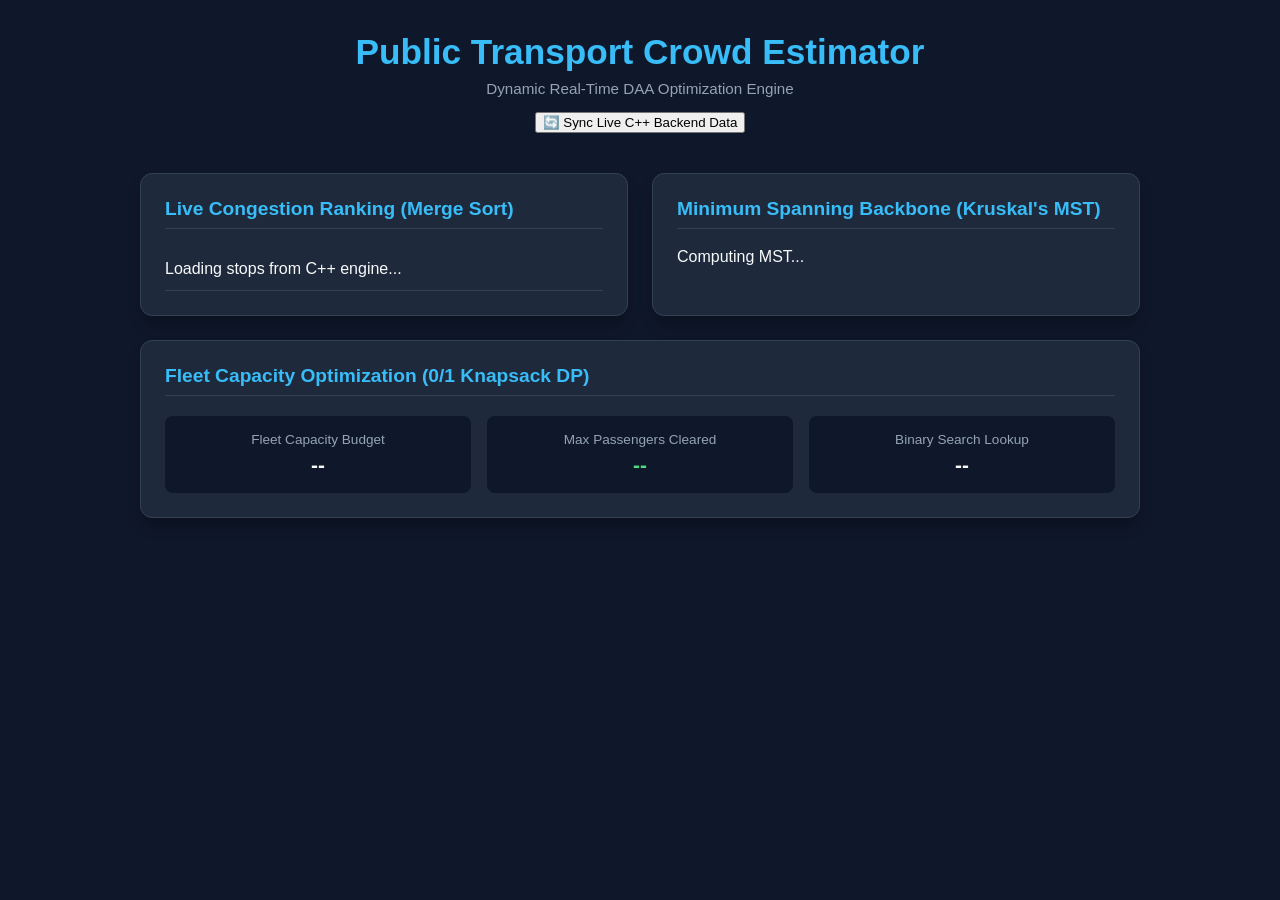
==== public/index.html @ 024b121e "Update index.html" ====
<!DOCTYPE html>
<html lang="en">
<head>
    <meta charset="UTF-8">
    <meta name="viewport" content="width=device-width, initial-scale=1.0">
    <title>Public Transport Crowd Estimator</title>
    <link rel="stylesheet" href="style.css">
</head>
<body>
    <div class="dashboard">
        <header>
            <h1>Public Transport Crowd Estimator</h1>
            <p class="subtitle">Dynamic Real-Time DAA Optimization Engine</p>
            <button id="refresh-btn" onclick="fetchData()">🔄 Sync Live C++ Backend Data</button>
        </header>

        <section class="grid-container">
            <!-- Dynamic Congestion Ranking -->
            <div class="card">
                <h2>Live Congestion Ranking (Merge Sort)</h2>
                <ul id="stop-list" class="stop-list">
                    <li class="loading">Loading stops from C++ engine...</li>
                </ul>
            </div>

            <!-- Dynamic Spanning Tree -->
            <div class="card">
                <h2>Minimum Spanning Backbone (Kruskal's MST)</h2>
                <div id="mst-container" class="mst-container">
                    <div class="loading">Computing MST...</div>
                </div>
            </div>

            <!-- Dynamic Fleet Capacity -->
            <div class="card full-width">
                <h2>Fleet Capacity Optimization (0/1 Knapsack DP)</h2>
                <div class="dp-results">
                    <div class="stat-box">
                        <span class="stat-title">Fleet Capacity Budget</span>
                        <span id="stat-capacity" class="stat-value">--</span>
                    </div>
                    <div class="stat-box">
                        <span class="stat-title">Max Passengers Cleared</span>
                        <span id="stat-cleared" class="stat-value highlight">--</span>
                    </div>
                    <div class="stat-box">
                        <span class="stat-title">Binary Search Lookup</span>
                        <span id="stat-search" class="stat-value">--</span>
                    </div>
                </div>
            </div>
        </section>
    </div>

    <script>
        async function fetchData() {
            try {
                const response = await fetch('/api/analytics');
                if (!response.ok) throw new Error("HTTP error " + response.status);
                
                const data = await response.json();

                // 1. Render Sorted Stops Dynamically
                const stopList = document.getElementById('stop-list');
                stopList.innerHTML = '';
                
                data.stops.forEach(stop => {
                    const li = document.createElement('li');
                    let badgeClass = 'green';
                    if (stop.density >= 80) badgeClass = 'red';
                    else if (stop.density >= 60) badgeClass = 'orange';

                    li.innerHTML = `
                        <span>${stop.name}</span>
                        <span class="badge ${badgeClass}">${stop.density}% Congested (${stop.demand} demand)</span>
                    `;
                    stopList.appendChild(li);
                });

                // 2. Render Minimum Spanning Tree Dynamically
                const mstContainer = document.getElementById('mst-container');
                mstContainer.innerHTML = `<p><strong>Total Backbone Congestion Weight: ${data.mst.totalCost}</strong></p>`;
                
                data.mst.edges.forEach(edge => {
                    const div = document.createElement('div');
                    div.className = 'edge-item';
                    div.innerHTML = `
                        <span>Stop ${edge.src} ↔ Stop ${edge.dest}</span>
                        <span class="weight">Cost Weight: ${edge.weight}</span>
                    `;
                    mstContainer.appendChild(div);
                });

                // 3. Render DP & Search Metrics Dynamically
                document.getElementById('stat-capacity').textContent = data.dp.maxCapacity + " Units";
                document.getElementById('stat-cleared').textContent = data.dp.maxClearedPassengers + " / hr";
                
                if (data.searchQuery.foundIndex !== -1) {
                    document.getElementById('stat-search').textContent = `Rank #${data.searchQuery.foundIndex + 1} (${data.searchQuery.targetDensity}%)`;
                } else {
                    document.getElementById('stat-search').textContent = "Not Found";
                }

            } catch (err) {
                console.error("Failed to fetch C++ dynamic analytics:", err);
            }
        }

        // Fetch on load
        fetchData();
        // Auto-poll every 5 seconds for real-time dynamic updates
        setInterval(fetchData, 5000);
    </script>
</body>
</html>
---- public/style.css ----
:root {
    --bg-dark: #0f172a;
    --card-bg: #1e293b;
    --accent-blue: #38bdf8;
    --accent-green: #4ade80;
    --accent-orange: #fb923c;
    --accent-red: #f87171;
    --text-main: #f8fafc;
    --text-muted: #94a3b8;
}

body {
    margin: 0;
    font-family: 'Segoe UI', Tahoma, Geneva, Verdana, sans-serif;
    background-color: var(--bg-dark);
    color: var(--text-main);
    display: flex;
    justify-content: center;
    padding: 2rem;
}

.dashboard {
    max-width: 1000px;
    width: 100%;
}

header {
    text-align: center;
    margin-bottom: 2.5rem;
}

header h1 {
    font-size: 2.2rem;
    margin: 0;
    color: var(--accent-blue);
}

.subtitle {
    color: var(--text-muted);
    font-size: 0.95rem;
    margin-top: 0.5rem;
}

.grid-container {
    display: grid;
    grid-template-columns: repeat(auto-fit, minmax(320px, 1fr));
    gap: 1.5rem;
}

.card {
    background: var(--card-bg);
    border: 1px solid #334155;
    border-radius: 12px;
    padding: 1.5rem;
    box-shadow: 0 10px 15px -3px rgba(0, 0, 0, 0.3);
}

.full-width {
    grid-column: 1 / -1;
}

.card h2 {
    font-size: 1.2rem;
    margin-top: 0;
    margin-bottom: 1.2rem;
    color: var(--accent-blue);
    border-bottom: 1px solid #334155;
    padding-bottom: 0.5rem;
}

.stop-list {
    list-style: none;
    padding: 0;
    margin: 0;
}

.stop-list li {
    display: flex;
    justify-content: space-between;
    align-items: center;
    padding: 0.75rem 0;
    border-bottom: 1px solid #334155;
}

.badge {
    padding: 0.25rem 0.6rem;
    border-radius: 6px;
    font-size: 0.8rem;
    font-weight: 600;
}

.badge.red { background: rgba(248, 113, 113, 0.2); color: var(--accent-red); }
.badge.orange { background: rgba(251, 146, 60, 0.2); color: var(--accent-orange); }
.badge.green { background: rgba(74, 222, 128, 0.2); color: var(--accent-green); }

.mst-container .edge-item {
    display: flex;
    justify-content: space-between;
    padding: 0.6rem 0;
    color: var(--text-muted);
}

.weight {
    color: var(--accent-blue);
    font-weight: bold;
}

.dp-results {
    display: grid;
    grid-template-columns: repeat(auto-fit, minmax(200px, 1fr));
    gap: 1rem;
}

.stat-box {
    background: #0f172a;
    padding: 1rem;
    border-radius: 8px;
    text-align: center;
}

.stat-title {
    display: block;
    font-size: 0.85rem;
    color: var(--text-muted);
    margin-bottom: 0.4rem;
}

.stat-value {
    font-size: 1.3rem;
    font-weight: bold;
}

.stat-value.highlight {
    color: var(--accent-green);
}
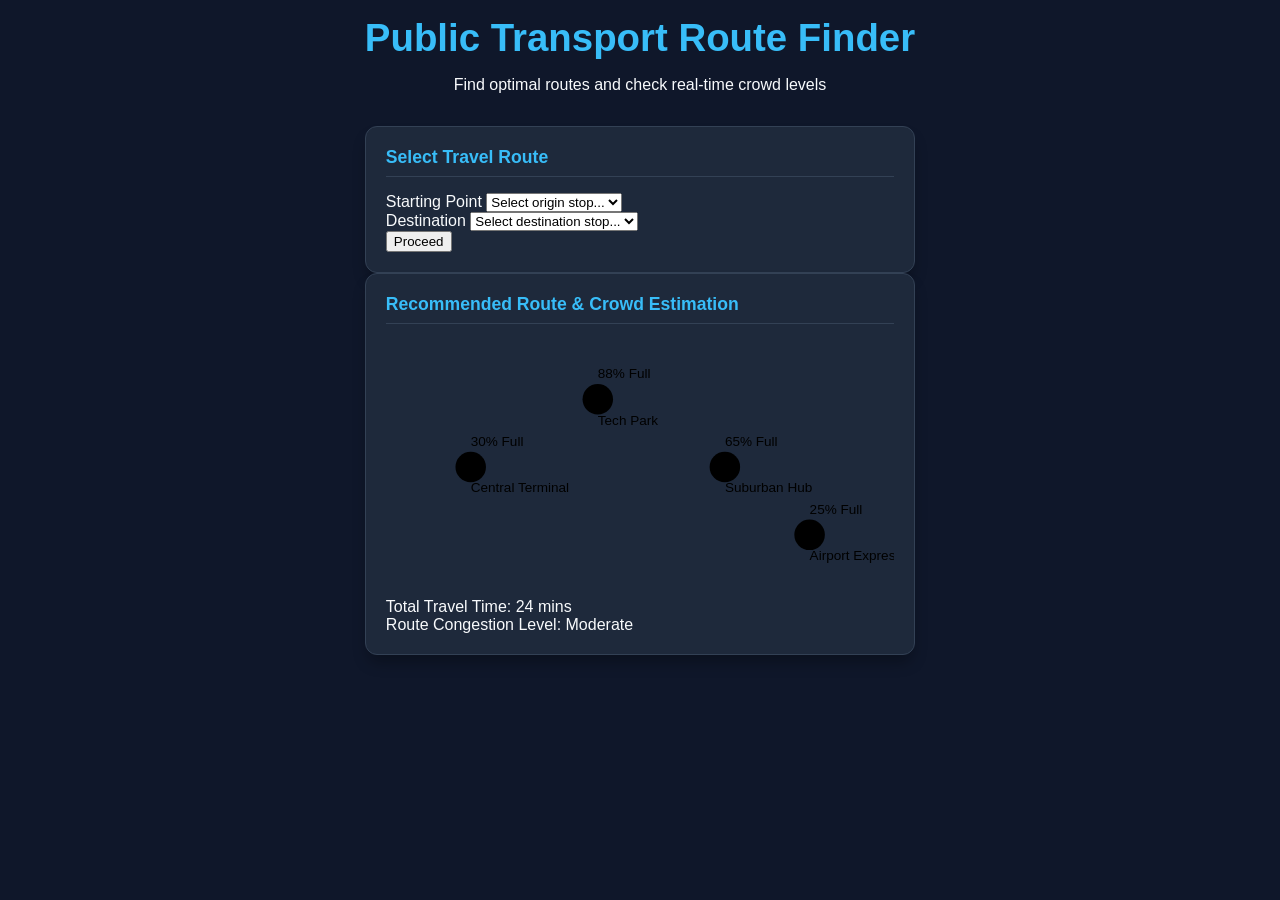
==== commit f7e74faa: "Update index.html" ====
--- a/public/index.html
+++ b/public/index.html
@@ -3,113 +3,141 @@
 <head>
     <meta charset="UTF-8">
     <meta name="viewport" content="width=device-width, initial-scale=1.0">
-    <title>Public Transport Crowd Estimator</title>
+    <title>Public Transport Route & Crowd Estimator</title>
     <link rel="stylesheet" href="style.css">
 </head>
 <body>
-    <div class="dashboard">
-        <header>
-            <h1>Public Transport Crowd Estimator</h1>
-            <p class="subtitle">Dynamic Real-Time DAA Optimization Engine</p>
-            <button id="refresh-btn" onclick="fetchData()">🔄 Sync Live C++ Backend Data</button>
+    <div class="app-container">
+        <header class="app-header">
+            <h1>Public Transport Route Finder</h1>
+            <p>Find optimal routes and check real-time crowd levels</p>
         </header>
 
-        <section class="grid-container">
-            <!-- Dynamic Congestion Ranking -->
-            <div class="card">
-                <h2>Live Congestion Ranking (Merge Sort)</h2>
-                <ul id="stop-list" class="stop-list">
-                    <li class="loading">Loading stops from C++ engine...</li>
-                </ul>
-            </div>
+        <!-- Search & Control Card -->
+        <main class="main-content">
+            <section class="card search-card">
+                <h2>Select Travel Route</h2>
+                <form id="route-form" onsubmit="calculateRoute(event)">
+                    <div class="form-group">
+                        <label for="start-point">Starting Point</label>
+                        <select id="start-point" required>
+                            <option value="" disabled selected>Select origin stop...</option>
+                            <option value="0">Central Terminal</option>
+                            <option value="1">Tech Park Station</option>
+                            <option value="2">University Junction</option>
+                            <option value="3">Suburban Hub</option>
+                            <option value="4">Airport Express</option>
+                        </select>
+                    </div>
 
-            <!-- Dynamic Spanning Tree -->
-            <div class="card">
-                <h2>Minimum Spanning Backbone (Kruskal's MST)</h2>
-                <div id="mst-container" class="mst-container">
-                    <div class="loading">Computing MST...</div>
+                    <div class="form-group">
+                        <label for="end-point">Destination</label>
+                        <select id="end-point" required>
+                            <option value="" disabled selected>Select destination stop...</option>
+                            <option value="0">Central Terminal</option>
+                            <option value="1">Tech Park Station</option>
+                            <option value="2">University Junction</option>
+                            <option value="3">Suburban Hub</option>
+                            <option value="4">Airport Express</option>
+                        </select>
+                    </div>
+
+                    <button type="submit" id="submit-btn" class="primary-btn">
+                        <span id="btn-text">Proceed</span>
+                        <span id="btn-loader" class="loader hidden"></span>
+                    </button>
+                </form>
+            </section>
+
+            <!-- Interactive Map & Route Display Card -->
+            <section id="results-card" class="card results-card hidden">
+                <h2>Recommended Route & Crowd Estimation</h2>
+                
+                <!-- Visual Map Display -->
+                <div class="map-visualization">
+                    <svg id="network-map" viewBox="0 0 600 300" preserveAspectRatio="xMidYMid meet">
+                        <!-- Connecting Lines -->
+                        <line x1="100" y1="150" x2="250" y2="70" class="path-line" />
+                        <line x1="250" y1="70" x2="400" y2="150" class="path-line active-path" />
+                        <line x1="400" y1="150" x2="500" y2="230" class="path-line active-path" />
+
+                        <!-- Nodes (Stops) -->
+                        <g class="node-group" transform="translate(100, 150)">
+                            <circle r="18" class="node-circle low-crowd"></circle>
+                            <text y="30" class="node-label">Central Terminal</text>
+                            <text y="-25" class="crowd-badge">30% Full</text>
+                        </g>
+
+                        <g class="node-group" transform="translate(250, 70)">
+                            <circle r="18" class="node-circle high-crowd"></circle>
+                            <text y="30" class="node-label">Tech Park</text>
+                            <text y="-25" class="crowd-badge text-red">88% Full</text>
+                        </g>
+
+                        <g class="node-group" transform="translate(400, 150)">
+                            <circle r="18" class="node-circle med-crowd"></circle>
+                            <text y="30" class="node-label">Suburban Hub</text>
+                            <text y="-25" class="crowd-badge text-orange">65% Full</text>
+                        </g>
+
+                        <g class="node-group" transform="translate(500, 230)">
+                            <circle r="18" class="node-circle low-crowd"></circle>
+                            <text y="30" class="node-label">Airport Express</text>
+                            <text y="-25" class="crowd-badge text-green">25% Full</text>
+                        </g>
+                    </svg>
                 </div>
-            </div>
 
-            <!-- Dynamic Fleet Capacity -->
-            <div class="card full-width">
-                <h2>Fleet Capacity Optimization (0/1 Knapsack DP)</h2>
-                <div class="dp-results">
-                    <div class="stat-box">
-                        <span class="stat-title">Fleet Capacity Budget</span>
-                        <span id="stat-capacity" class="stat-value">--</span>
+                <!-- Path Summary -->
+                <div class="route-summary">
+                    <div class="summary-item">
+                        <span class="label">Total Travel Time:</span>
+                        <span id="est-time" class="value">24 mins</span>
                     </div>
-                    <div class="stat-box">
-                        <span class="stat-title">Max Passengers Cleared</span>
-                        <span id="stat-cleared" class="stat-value highlight">--</span>
-                    </div>
-                    <div class="stat-box">
-                        <span class="stat-title">Binary Search Lookup</span>
-                        <span id="stat-search" class="stat-value">--</span>
+                    <div class="summary-item">
+                        <span class="label">Route Congestion Level:</span>
+                        <span id="est-crowd" class="value badge-status status-moderate">Moderate</span>
                     </div>
                 </div>
-            </div>
-        </section>
+            </section>
+        </main>
     </div>
 
     <script>
-        async function fetchData() {
-            try {
-                const response = await fetch('/api/analytics');
-                if (!response.ok) throw new Error("HTTP error " + response.status);
-                
-                const data = await response.json();
+        function calculateRoute(event) {
+            event.preventDefault();
 
-                // 1. Render Sorted Stops Dynamically
-                const stopList = document.getElementById('stop-list');
-                stopList.innerHTML = '';
-                
-                data.stops.forEach(stop => {
-                    const li = document.createElement('li');
-                    let badgeClass = 'green';
-                    if (stop.density >= 80) badgeClass = 'red';
-                    else if (stop.density >= 60) badgeClass = 'orange';
+            const start = document.getElementById('start-point').value;
+            const end = document.getElementById('end-point').value;
 
-                    li.innerHTML = `
-                        <span>${stop.name}</span>
-                        <span class="badge ${badgeClass}">${stop.density}% Congested (${stop.demand} demand)</span>
-                    `;
-                    stopList.appendChild(li);
-                });
+            if (start === end) {
+                alert("Please select different starting and destination stops.");
+                return;
+            }
 
-                // 2. Render Minimum Spanning Tree Dynamically
-                const mstContainer = document.getElementById('mst-container');
-                mstContainer.innerHTML = `<p><strong>Total Backbone Congestion Weight: ${data.mst.totalCost}</strong></p>`;
-                
-                data.mst.edges.forEach(edge => {
-                    const div = document.createElement('div');
-                    div.className = 'edge-item';
-                    div.innerHTML = `
-                        <span>Stop ${edge.src} ↔ Stop ${edge.dest}</span>
-                        <span class="weight">Cost Weight: ${edge.weight}</span>
-                    `;
-                    mstContainer.appendChild(div);
-                });
+            const btn = document.getElementById('submit-btn');
+            const btnText = document.getElementById('btn-text');
+            const btnLoader = document.getElementById('btn-loader');
+            const resultsCard = document.getElementById('results-card');
 
-                // 3. Render DP & Search Metrics Dynamically
-                document.getElementById('stat-capacity').textContent = data.dp.maxCapacity + " Units";
-                document.getElementById('stat-cleared').textContent = data.dp.maxClearedPassengers + " / hr";
-                
-                if (data.searchQuery.foundIndex !== -1) {
-                    document.getElementById('stat-search').textContent = `Rank #${data.searchQuery.foundIndex + 1} (${data.searchQuery.targetDensity}%)`;
-                } else {
-                    document.getElementById('stat-search').textContent = "Not Found";
-                }
+            // Show Loading State
+            btn.disabled = true;
+            btnText.textContent = "Loading.....";
+            btnLoader.classList.remove('hidden');
+            resultsCard.classList.add('hidden');
 
-            } catch (err) {
-                console.error("Failed to fetch C++ dynamic analytics:", err);
-            }
+            // Simulate API fetch delay
+            setTimeout(() => {
+                // Reset Button
+                btn.disabled = false;
+                btnText.textContent = "Proceed";
+                btnLoader.classList.add('hidden');
+
+                // Display Results Map Card
+                resultsCard.classList.remove('hidden');
+                resultsCard.scrollIntoView({ behavior: 'smooth' });
+            }, 1200);
         }
-
-        // Fetch on load
-        fetchData();
-        // Auto-poll every 5 seconds for real-time dynamic updates
-        setInterval(fetchData, 5000);
     </script>
 </body>
 </html>
--- a/public/style.css
+++ b/public/style.css
@@ -9,28 +9,32 @@
     --text-muted: #94a3b8;
 }
 
+* {
+    box-sizing: border-box;
+}
+
 body {
     margin: 0;
-    font-family: 'Segoe UI', Tahoma, Geneva, Verdana, sans-serif;
+    font-family: -apple-system, BlinkMacSystemFont, "Segoe UI", Roboto, sans-serif;
     background-color: var(--bg-dark);
     color: var(--text-main);
     display: flex;
     justify-content: center;
-    padding: 2rem;
+    padding: 1rem;
 }
 
 .dashboard {
-    max-width: 1000px;
+    max-width: 1100px;
     width: 100%;
 }
 
 header {
     text-align: center;
-    margin-bottom: 2.5rem;
+    margin-bottom: 2rem;
 }
 
 header h1 {
-    font-size: 2.2rem;
+    font-size: clamp(1.5rem, 4vw, 2.4rem);
     margin: 0;
     color: var(--accent-blue);
 }
@@ -41,9 +45,26 @@
     margin-top: 0.5rem;
 }
 
+#refresh-btn {
+    background: #334155;
+    color: var(--accent-blue);
+    border: 1px solid var(--accent-blue);
+    padding: 0.5rem 1rem;
+    border-radius: 6px;
+    cursor: pointer;
+    margin-top: 1rem;
+    font-weight: bold;
+    transition: all 0.2s;
+}
+
+#refresh-btn:hover {
+    background: var(--accent-blue);
+    color: var(--bg-dark);
+}
+
 .grid-container {
     display: grid;
-    grid-template-columns: repeat(auto-fit, minmax(320px, 1fr));
+    grid-template-columns: repeat(auto-fit, minmax(280px, 1fr));
     gap: 1.5rem;
 }
 
@@ -51,7 +72,7 @@
     background: var(--card-bg);
     border: 1px solid #334155;
     border-radius: 12px;
-    padding: 1.5rem;
+    padding: 1.25rem;
     box-shadow: 0 10px 15px -3px rgba(0, 0, 0, 0.3);
 }
 
@@ -60,9 +81,9 @@
 }
 
 .card h2 {
-    font-size: 1.2rem;
+    font-size: 1.1rem;
     margin-top: 0;
-    margin-bottom: 1.2rem;
+    margin-bottom: 1rem;
     color: var(--accent-blue);
     border-bottom: 1px solid #334155;
     padding-bottom: 0.5rem;
@@ -80,6 +101,7 @@
     align-items: center;
     padding: 0.75rem 0;
     border-bottom: 1px solid #334155;
+    font-size: 0.9rem;
 }
 
 .badge {
@@ -96,8 +118,9 @@
 .mst-container .edge-item {
     display: flex;
     justify-content: space-between;
-    padding: 0.6rem 0;
+    padding: 0.5rem 0;
     color: var(--text-muted);
+    font-size: 0.9rem;
 }
 
 .weight {
@@ -107,7 +130,7 @@
 
 .dp-results {
     display: grid;
-    grid-template-columns: repeat(auto-fit, minmax(200px, 1fr));
+    grid-template-columns: repeat(auto-fit, minmax(180px, 1fr));
     gap: 1rem;
 }
 
@@ -120,16 +143,25 @@
 
 .stat-title {
     display: block;
-    font-size: 0.85rem;
+    font-size: 0.8rem;
     color: var(--text-muted);
     margin-bottom: 0.4rem;
 }
 
 .stat-value {
-    font-size: 1.3rem;
+    font-size: 1.2rem;
     font-weight: bold;
 }
 
 .stat-value.highlight {
     color: var(--accent-green);
 }
+
+@media (max-width: 600px) {
+    body {
+        padding: 0.5rem;
+    }
+    .card {
+        padding: 1rem;
+    }
+}
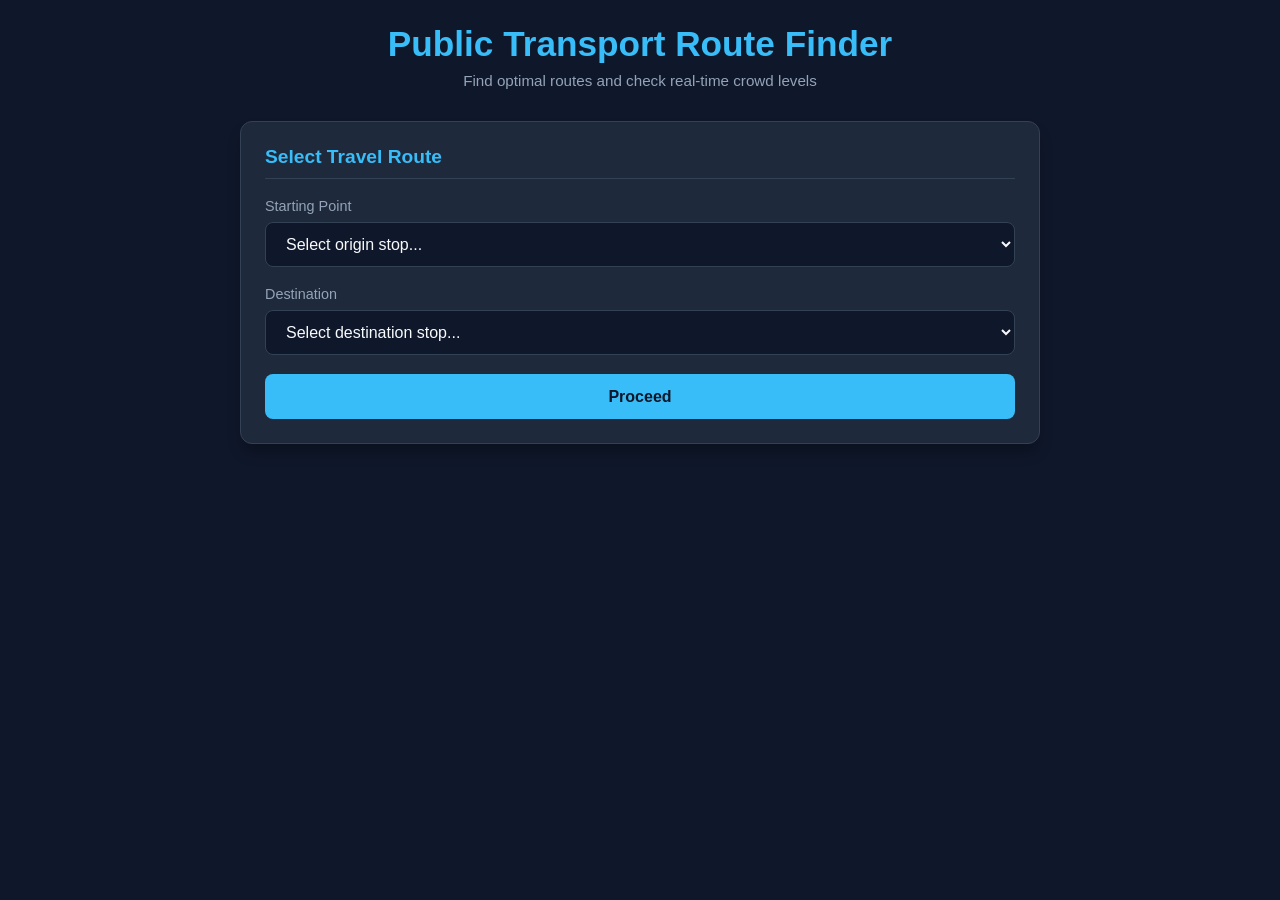
==== commit b2d376ba: "Update index.html" ====
--- a/public/index.html
+++ b/public/index.html
@@ -56,35 +56,7 @@
                 <!-- Visual Map Display -->
                 <div class="map-visualization">
                     <svg id="network-map" viewBox="0 0 600 300" preserveAspectRatio="xMidYMid meet">
-                        <!-- Connecting Lines -->
-                        <line x1="100" y1="150" x2="250" y2="70" class="path-line" />
-                        <line x1="250" y1="70" x2="400" y2="150" class="path-line active-path" />
-                        <line x1="400" y1="150" x2="500" y2="230" class="path-line active-path" />
-
-                        <!-- Nodes (Stops) -->
-                        <g class="node-group" transform="translate(100, 150)">
-                            <circle r="18" class="node-circle low-crowd"></circle>
-                            <text y="30" class="node-label">Central Terminal</text>
-                            <text y="-25" class="crowd-badge">30% Full</text>
-                        </g>
-
-                        <g class="node-group" transform="translate(250, 70)">
-                            <circle r="18" class="node-circle high-crowd"></circle>
-                            <text y="30" class="node-label">Tech Park</text>
-                            <text y="-25" class="crowd-badge text-red">88% Full</text>
-                        </g>
-
-                        <g class="node-group" transform="translate(400, 150)">
-                            <circle r="18" class="node-circle med-crowd"></circle>
-                            <text y="30" class="node-label">Suburban Hub</text>
-                            <text y="-25" class="crowd-badge text-orange">65% Full</text>
-                        </g>
-
-                        <g class="node-group" transform="translate(500, 230)">
-                            <circle r="18" class="node-circle low-crowd"></circle>
-                            <text y="30" class="node-label">Airport Express</text>
-                            <text y="-25" class="crowd-badge text-green">25% Full</text>
-                        </g>
+                        <!-- Dynamic lines and nodes generated via JavaScript -->
                     </svg>
                 </div>
 
@@ -92,11 +64,11 @@
                 <div class="route-summary">
                     <div class="summary-item">
                         <span class="label">Total Travel Time:</span>
-                        <span id="est-time" class="value">24 mins</span>
+                        <span id="est-time" class="value">-- mins</span>
                     </div>
                     <div class="summary-item">
                         <span class="label">Route Congestion Level:</span>
-                        <span id="est-crowd" class="value badge-status status-moderate">Moderate</span>
+                        <span id="est-crowd" class="value badge-status status-moderate">--%</span>
                     </div>
                 </div>
             </section>
@@ -104,7 +76,7 @@
     </div>
 
     <script>
-        function calculateRoute(event) {
+        async function calculateRoute(event) {
             event.preventDefault();
 
             const start = document.getElementById('start-point').value;
@@ -126,17 +98,75 @@
             btnLoader.classList.remove('hidden');
             resultsCard.classList.add('hidden');
 
-            // Simulate API fetch delay
-            setTimeout(() => {
+            try {
+                // Fetch shortest path calculation from C++ backend endpoint
+                const response = await fetch(`/api/route?start=${start}&end=${end}`);
+                if (!response.ok) throw new Error("Server error");
+                
+                const data = await response.json();
+
+                // 1. Render Summary Details
+                document.getElementById('est-time').textContent = `${data.totalTime} mins`;
+                const crowdElem = document.getElementById('est-crowd');
+                crowdElem.textContent = `${data.avgCrowd}% Density`;
+
+                if (data.avgCrowd >= 75) {
+                    crowdElem.className = 'value badge-status text-red';
+                } else if (data.avgCrowd >= 50) {
+                    crowdElem.className = 'value badge-status status-moderate';
+                } else {
+                    crowdElem.className = 'value badge-status text-green';
+                }
+
+                // 2. Render SVG Map Dynamically
+                const svgMap = document.getElementById('network-map');
+                svgMap.innerHTML = ''; // Clear prior render
+
+                // Draw path lines between calculated stops
+                for (let i = 0; i < data.path.length - 1; i++) {
+                    const u = data.path[i];
+                    const v = data.path[i + 1];
+                    const line = document.createElementNS("http://www.w3.org/2000/svg", "line");
+                    line.setAttribute("x1", u.x);
+                    line.setAttribute("y1", u.y);
+                    line.setAttribute("x2", v.x);
+                    line.setAttribute("y2", v.y);
+                    line.setAttribute("class", "path-line active-path");
+                    svgMap.appendChild(line);
+                }
+
+                // Draw nodes & labels
+                data.path.forEach(node => {
+                    const g = document.createElementNS("http://www.w3.org/2000/svg", "g");
+                    g.setAttribute("class", "node-group");
+                    g.setAttribute("transform", `translate(${node.x}, ${node.y})`);
+
+                    let crowdClass = 'low-crowd';
+                    let textClass = 'text-green';
+                    if (node.density >= 75) { crowdClass = 'high-crowd'; textClass = 'text-red'; }
+                    else if (node.density >= 50) { crowdClass = 'med-crowd'; textClass = 'text-orange'; }
+
+                    g.innerHTML = `
+                        <circle r="18" class="node-circle ${crowdClass}"></circle>
+                        <text y="32" class="node-label">${node.name}</text>
+                        <text y="-25" class="crowd-badge ${textClass}">${node.density}% Full</text>
+                    `;
+                    svgMap.appendChild(g);
+                });
+
+                // Display results card smoothly
+                resultsCard.classList.remove('hidden');
+                resultsCard.scrollIntoView({ behavior: 'smooth' });
+
+            } catch (err) {
+                console.error("Route calculation error:", err);
+                alert("Failed to reach server. Please check backend execution.");
+            } finally {
                 // Reset Button
                 btn.disabled = false;
                 btnText.textContent = "Proceed";
                 btnLoader.classList.add('hidden');
-
-                // Display Results Map Card
-                resultsCard.classList.remove('hidden');
-                resultsCard.scrollIntoView({ behavior: 'smooth' });
-            }, 1200);
+            }
         }
     </script>
 </body>
--- a/public/style.css
+++ b/public/style.css
@@ -1,167 +1,221 @@
 :root {
-    --bg-dark: #0f172a;
+    --bg-color: #0f172a;
     --card-bg: #1e293b;
-    --accent-blue: #38bdf8;
-    --accent-green: #4ade80;
-    --accent-orange: #fb923c;
-    --accent-red: #f87171;
-    --text-main: #f8fafc;
-    --text-muted: #94a3b8;
+    --accent-color: #38bdf8;
+    --text-primary: #f8fafc;
+    --text-secondary: #94a3b8;
+    --border-color: #334155;
+    --green: #4ade80;
+    --orange: #fb923c;
+    --red: #f87171;
 }
 
 * {
     box-sizing: border-box;
+    margin: 0;
+    padding: 0;
 }
 
 body {
-    margin: 0;
-    font-family: -apple-system, BlinkMacSystemFont, "Segoe UI", Roboto, sans-serif;
-    background-color: var(--bg-dark);
-    color: var(--text-main);
+    font-family: -apple-system, BlinkMacSystemFont, "Segoe UI", Roboto, Oxygen, Ubuntu, sans-serif;
+    background-color: var(--bg-color);
+    color: var(--text-primary);
     display: flex;
     justify-content: center;
-    padding: 1rem;
-}
-
-.dashboard {
-    max-width: 1100px;
-    width: 100%;
-}
-
-header {
+    min-height: 100vh;
+    padding: 1.5rem;
+}
+
+.app-container {
+    max-width: 800px;
+    width: 100%;
+}
+
+.app-header {
     text-align: center;
     margin-bottom: 2rem;
 }
 
-header h1 {
-    font-size: clamp(1.5rem, 4vw, 2.4rem);
-    margin: 0;
-    color: var(--accent-blue);
-}
-
-.subtitle {
-    color: var(--text-muted);
+.app-header h1 {
+    font-size: clamp(1.6rem, 4vw, 2.2rem);
+    color: var(--accent-color);
+    margin-bottom: 0.5rem;
+}
+
+.app-header p {
+    color: var(--text-secondary);
     font-size: 0.95rem;
-    margin-top: 0.5rem;
-}
-
-#refresh-btn {
-    background: #334155;
-    color: var(--accent-blue);
-    border: 1px solid var(--accent-blue);
-    padding: 0.5rem 1rem;
-    border-radius: 6px;
-    cursor: pointer;
-    margin-top: 1rem;
-    font-weight: bold;
-    transition: all 0.2s;
-}
-
-#refresh-btn:hover {
-    background: var(--accent-blue);
-    color: var(--bg-dark);
-}
-
-.grid-container {
-    display: grid;
-    grid-template-columns: repeat(auto-fit, minmax(280px, 1fr));
+}
+
+.main-content {
+    display: flex;
+    flex-direction: column;
     gap: 1.5rem;
 }
 
 .card {
     background: var(--card-bg);
-    border: 1px solid #334155;
+    border: 1px solid var(--border-color);
     border-radius: 12px;
-    padding: 1.25rem;
+    padding: 1.5rem;
     box-shadow: 0 10px 15px -3px rgba(0, 0, 0, 0.3);
 }
 
-.full-width {
-    grid-column: 1 / -1;
-}
-
 .card h2 {
-    font-size: 1.1rem;
-    margin-top: 0;
+    font-size: 1.2rem;
+    color: var(--accent-color);
+    margin-bottom: 1.2rem;
+    border-bottom: 1px solid var(--border-color);
+    padding-bottom: 0.6rem;
+}
+
+.form-group {
+    margin-bottom: 1.2rem;
+    display: flex;
+    flex-direction: column;
+    gap: 0.5rem;
+}
+
+label {
+    font-size: 0.9rem;
+    color: var(--text-secondary);
+}
+
+select {
+    width: 100%;
+    padding: 0.75rem 1rem;
+    background-color: #0f172a;
+    border: 1px solid var(--border-color);
+    border-radius: 8px;
+    color: var(--text-primary);
+    font-size: 1rem;
+    outline: none;
+    transition: border-color 0.2s;
+}
+
+select:focus {
+    border-color: var(--accent-color);
+}
+
+.primary-btn {
+    width: 100%;
+    padding: 0.85rem;
+    background-color: var(--accent-color);
+    color: #0f172a;
+    border: none;
+    border-radius: 8px;
+    font-size: 1rem;
+    font-weight: bold;
+    cursor: pointer;
+    display: flex;
+    justify-content: center;
+    align-items: center;
+    gap: 0.5rem;
+    transition: background-color 0.2s;
+}
+
+.primary-btn:hover {
+    background-color: #7dd3fc;
+}
+
+.primary-btn:disabled {
+    opacity: 0.7;
+    cursor: not-allowed;
+}
+
+/* Spinner Loader */
+.loader {
+    width: 16px;
+    height: 16px;
+    border: 2px solid #0f172a;
+    border-bottom-color: transparent;
+    border-radius: 50%;
+    display: inline-block;
+    animation: rotation 1s linear infinite;
+}
+
+@keyframes rotation {
+    0% { transform: rotate(0deg); }
+    100% { transform: rotate(360deg); }
+}
+
+.hidden {
+    display: none !important;
+}
+
+/* Map SVG Styling */
+.map-visualization {
+    background: #0f172a;
+    border-radius: 8px;
+    padding: 1rem;
     margin-bottom: 1rem;
-    color: var(--accent-blue);
-    border-bottom: 1px solid #334155;
-    padding-bottom: 0.5rem;
-}
-
-.stop-list {
-    list-style: none;
-    padding: 0;
-    margin: 0;
-}
-
-.stop-list li {
-    display: flex;
-    justify-content: space-between;
-    align-items: center;
-    padding: 0.75rem 0;
-    border-bottom: 1px solid #334155;
+    overflow-x: auto;
+}
+
+#network-map {
+    width: 100%;
+    height: auto;
+}
+
+.path-line {
+    stroke: #334155;
+    stroke-width: 4;
+}
+
+.path-line.active-path {
+    stroke: var(--accent-color);
+    stroke-width: 6;
+    stroke-dasharray: 8;
+    animation: dash 1.5s linear infinite;
+}
+
+@keyframes dash {
+    to { stroke-dashoffset: -16; }
+}
+
+.node-circle {
+    stroke-width: 3;
+}
+
+.node-circle.low-crowd { fill: #0f172a; stroke: var(--green); }
+.node-circle.med-crowd { fill: #0f172a; stroke: var(--orange); }
+.node-circle.high-crowd { fill: #0f172a; stroke: var(--red); }
+
+.node-label {
+    fill: var(--text-primary);
+    font-size: 12px;
+    text-anchor: middle;
+}
+
+.crowd-badge {
+    fill: var(--text-secondary);
+    font-size: 11px;
+    text-anchor: middle;
+    font-weight: bold;
+}
+
+.text-green { fill: var(--green); }
+.text-orange { fill: var(--orange); }
+.text-red { fill: var(--red); }
+
+.route-summary {
+    display: flex;
+    justify-content: space-around;
+    padding: 0.8rem;
+    background: #0f172a;
+    border-radius: 8px;
+}
+
+.summary-item .label {
+    color: var(--text-secondary);
     font-size: 0.9rem;
-}
-
-.badge {
-    padding: 0.25rem 0.6rem;
-    border-radius: 6px;
-    font-size: 0.8rem;
-    font-weight: 600;
-}
-
-.badge.red { background: rgba(248, 113, 113, 0.2); color: var(--accent-red); }
-.badge.orange { background: rgba(251, 146, 60, 0.2); color: var(--accent-orange); }
-.badge.green { background: rgba(74, 222, 128, 0.2); color: var(--accent-green); }
-
-.mst-container .edge-item {
-    display: flex;
-    justify-content: space-between;
-    padding: 0.5rem 0;
-    color: var(--text-muted);
-    font-size: 0.9rem;
-}
-
-.weight {
-    color: var(--accent-blue);
+    margin-right: 0.5rem;
+}
+
+.summary-item .value {
     font-weight: bold;
 }
 
-.dp-results {
-    display: grid;
-    grid-template-columns: repeat(auto-fit, minmax(180px, 1fr));
-    gap: 1rem;
-}
-
-.stat-box {
-    background: #0f172a;
-    padding: 1rem;
-    border-radius: 8px;
-    text-align: center;
-}
-
-.stat-title {
-    display: block;
-    font-size: 0.8rem;
-    color: var(--text-muted);
-    margin-bottom: 0.4rem;
-}
-
-.stat-value {
-    font-size: 1.2rem;
-    font-weight: bold;
-}
-
-.stat-value.highlight {
-    color: var(--accent-green);
-}
-
-@media (max-width: 600px) {
-    body {
-        padding: 0.5rem;
-    }
-    .card {
-        padding: 1rem;
-    }
-}
+.status-moderate {
+    color: var(--orange);
+}
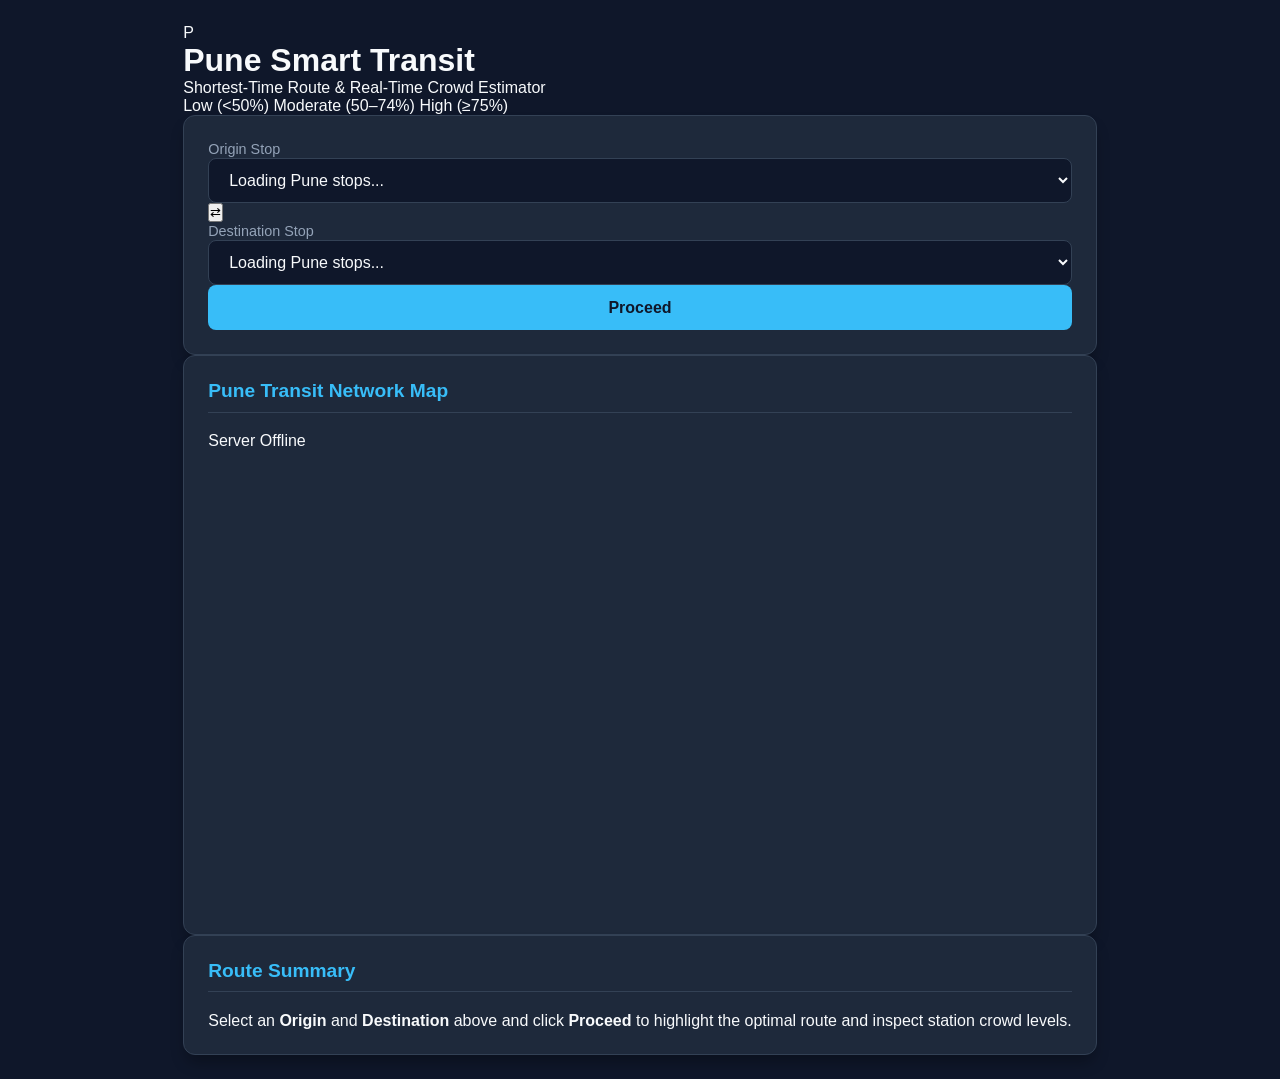
==== commit 814c13ee: "Update index.html" ====
--- a/public/index.html
+++ b/public/index.html
@@ -3,166 +3,289 @@
 <head>
     <meta charset="UTF-8">
     <meta name="viewport" content="width=device-width, initial-scale=1.0">
-    <title>Public Transport Route & Crowd Estimator</title>
+    <title>Pune Metro & Bus Route Finder</title>
     <link rel="stylesheet" href="style.css">
 </head>
 <body>
-    <div class="app-container">
-        <header class="app-header">
-            <h1>Public Transport Route Finder</h1>
-            <p>Find optimal routes and check real-time crowd levels</p>
+    <div class="page-wrapper">
+        <!-- Top Navigation Header -->
+        <header class="navbar">
+            <div class="brand-group">
+                <div class="logo-badge">P</div>
+                <div>
+                    <h1>Pune Smart Transit</h1>
+                    <p>Shortest-Time Route &amp; Real-Time Crowd Estimator</p>
+                </div>
+            </div>
+            <div class="crowd-legend">
+                <span class="legend-item"><i class="dot green"></i> Low (&lt;50%)</span>
+                <span class="legend-item"><i class="dot orange"></i> Moderate (50–74%)</span>
+                <span class="legend-item"><i class="dot red"></i> High (&ge;75%)</span>
+            </div>
         </header>
 
-        <!-- Search & Control Card -->
-        <main class="main-content">
-            <section class="card search-card">
-                <h2>Select Travel Route</h2>
-                <form id="route-form" onsubmit="calculateRoute(event)">
-                    <div class="form-group">
-                        <label for="start-point">Starting Point</label>
-                        <select id="start-point" required>
-                            <option value="" disabled selected>Select origin stop...</option>
-                            <option value="0">Central Terminal</option>
-                            <option value="1">Tech Park Station</option>
-                            <option value="2">University Junction</option>
-                            <option value="3">Suburban Hub</option>
-                            <option value="4">Airport Express</option>
-                        </select>
-                    </div>
-
-                    <div class="form-group">
-                        <label for="end-point">Destination</label>
-                        <select id="end-point" required>
-                            <option value="" disabled selected>Select destination stop...</option>
-                            <option value="0">Central Terminal</option>
-                            <option value="1">Tech Park Station</option>
-                            <option value="2">University Junction</option>
-                            <option value="3">Suburban Hub</option>
-                            <option value="4">Airport Express</option>
-                        </select>
-                    </div>
-
+        <!-- Top Horizontal Search Bar Card -->
+        <section class="card search-bar-card">
+            <form id="route-form" class="search-form" onsubmit="calculateRoute(event)">
+                <div class="field-group">
+                    <label for="start-point">Origin Stop</label>
+                    <select id="start-point" required>
+                        <option value="" disabled selected>Loading Pune stops...</option>
+                    </select>
+                </div>
+
+                <button type="button" class="swap-btn" onclick="swapStops()" title="Swap origin and destination">⇄</button>
+
+                <div class="field-group">
+                    <label for="end-point">Destination Stop</label>
+                    <select id="end-point" required>
+                        <option value="" disabled selected>Loading Pune stops...</option>
+                    </select>
+                </div>
+
+                <div class="action-group">
                     <button type="submit" id="submit-btn" class="primary-btn">
                         <span id="btn-text">Proceed</span>
                         <span id="btn-loader" class="loader hidden"></span>
                     </button>
-                </form>
+                    <button type="button" id="reset-btn" class="secondary-btn hidden" onclick="resetMap()">Reset</button>
+                </div>
+            </form>
+        </section>
+
+        <!-- Main Content: Full Map + Route Details -->
+        <main class="content-grid">
+            <!-- Left / Main: Full 10-Stop Pune Network Map -->
+            <section class="card map-card">
+                <div class="card-header">
+                    <h2>Pune Transit Network Map</h2>
+                    <span id="map-badge" class="status-pill neutral">All 10 Stops Visible</span>
+                </div>
+                <div class="svg-container">
+                    <svg id="network-map" viewBox="0 0 720 380" preserveAspectRatio="xMidYMid meet"></svg>
+                </div>
             </section>
 
-            <!-- Interactive Map & Route Display Card -->
-            <section id="results-card" class="card results-card hidden">
-                <h2>Recommended Route & Crowd Estimation</h2>
-                
-                <!-- Visual Map Display -->
-                <div class="map-visualization">
-                    <svg id="network-map" viewBox="0 0 600 300" preserveAspectRatio="xMidYMid meet">
-                        <!-- Dynamic lines and nodes generated via JavaScript -->
-                    </svg>
-                </div>
-
-                <!-- Path Summary -->
-                <div class="route-summary">
-                    <div class="summary-item">
-                        <span class="label">Total Travel Time:</span>
-                        <span id="est-time" class="value">-- mins</span>
+            <!-- Right: Summary Metrics & Stop Timeline -->
+            <aside id="results-card" class="card details-card">
+                <div class="card-header">
+                    <h2>Route Summary</h2>
+                </div>
+
+                <div id="empty-state" class="empty-state">
+                    <p>Select an <strong>Origin</strong> and <strong>Destination</strong> above and click <strong>Proceed</strong> to highlight the optimal route and inspect station crowd levels.</p>
+                </div>
+
+                <div id="results-content" class="hidden">
+                    <div class="kpi-grid">
+                        <div class="kpi-box">
+                            <span class="kpi-title">Total Travel Time</span>
+                            <span id="est-time" class="kpi-value">-- mins</span>
+                        </div>
+                        <div class="kpi-box">
+                            <span class="kpi-title">Route Congestion</span>
+                            <span id="est-crowd" class="kpi-value">--%</span>
+                        </div>
                     </div>
-                    <div class="summary-item">
-                        <span class="label">Route Congestion Level:</span>
-                        <span id="est-crowd" class="value badge-status status-moderate">--%</span>
-                    </div>
-                </div>
-            </section>
+
+                    <h3 class="sub-heading">Stops Along Route</h3>
+                    <ul id="stop-timeline" class="stop-list"></ul>
+                </div>
+            </aside>
         </main>
     </div>
 
     <script>
-        async function calculateRoute(event) {
-            event.preventDefault();
-
-            const start = document.getElementById('start-point').value;
-            const end = document.getElementById('end-point').value;
-
-            if (start === end) {
-                alert("Please select different starting and destination stops.");
-                return;
-            }
-
-            const btn = document.getElementById('submit-btn');
-            const btnText = document.getElementById('btn-text');
-            const btnLoader = document.getElementById('btn-loader');
-            const resultsCard = document.getElementById('results-card');
-
-            // Show Loading State
-            btn.disabled = true;
-            btnText.textContent = "Loading.....";
-            btnLoader.classList.remove('hidden');
-            resultsCard.classList.add('hidden');
-
+        let fullNetwork = { nodes: [], edges: [] };
+
+        // Load all 10 Pune stops and render full unhighlighted map on load
+        window.addEventListener('DOMContentLoaded', async () => {
             try {
-                // Fetch shortest path calculation from C++ backend endpoint
-                const response = await fetch(`/api/route?start=${start}&end=${end}`);
-                if (!response.ok) throw new Error("Server error");
-                
-                const data = await response.json();
-
-                // 1. Render Summary Details
-                document.getElementById('est-time').textContent = `${data.totalTime} mins`;
-                const crowdElem = document.getElementById('est-crowd');
-                crowdElem.textContent = `${data.avgCrowd}% Density`;
-
-                if (data.avgCrowd >= 75) {
-                    crowdElem.className = 'value badge-status text-red';
-                } else if (data.avgCrowd >= 50) {
-                    crowdElem.className = 'value badge-status status-moderate';
-                } else {
-                    crowdElem.className = 'value badge-status text-green';
-                }
-
-                // 2. Render SVG Map Dynamically
-                const svgMap = document.getElementById('network-map');
-                svgMap.innerHTML = ''; // Clear prior render
-
-                // Draw path lines between calculated stops
-                for (let i = 0; i < data.path.length - 1; i++) {
-                    const u = data.path[i];
-                    const v = data.path[i + 1];
+                const res = await fetch('/api/network');
+                fullNetwork = await res.json();
+
+                const startSelect = document.getElementById('start-point');
+                const endSelect = document.getElementById('end-point');
+                startSelect.innerHTML = '<option value="" disabled selected>Select origin stop...</option>';
+                endSelect.innerHTML = '<option value="" disabled selected>Select destination stop...</option>';
+
+                fullNetwork.nodes.forEach(node => {
+                    startSelect.add(new Option(node.name, node.id));
+                    endSelect.add(new Option(node.name, node.id));
+                });
+
+                renderMap([]);
+            } catch (err) {
+                console.error("Failed to load Pune transit network:", err);
+                document.getElementById('map-badge').textContent = "Server Offline";
+            }
+        });
+
+        function swapStops() {
+            const startSelect = document.getElementById('start-point');
+            const endSelect = document.getElementById('end-point');
+            if (startSelect.value && endSelect.value) {
+                const temp = startSelect.value;
+                startSelect.value = endSelect.value;
+                endSelect.value = temp;
+            }
+        }
+
+        function resetMap() {
+            document.getElementById('route-form').reset();
+            document.getElementById('results-content').classList.add('hidden');
+            document.getElementById('empty-state').classList.remove('hidden');
+            document.getElementById('reset-btn').classList.add('hidden');
+            document.getElementById('map-badge').textContent = "All 10 Stops Visible";
+            document.getElementById('map-badge').className = "status-pill neutral";
+            renderMap([]);
+        }
+
+        // Render full map: all 10 stops always visible, only selected path highlighted
+        function renderMap(activePath) {
+            const svg = document.getElementById('network-map');
+            svg.innerHTML = '';
+
+            const hasSelection = activePath.length > 0;
+            const activeNodeIds = new Set(activePath.map(n => n.id));
+            const activeEdgeKeys = new Set();
+
+            for (let i = 0; i < activePath.length - 1; i++) {
+                const a = activePath[i].id;
+                const b = activePath[i + 1].id;
+                activeEdgeKeys.add(`${Math.min(a, b)}-${Math.max(a, b)}`);
+            }
+
+            // Layer 1: Background edges (all edges before selection, dimmed edges after selection)
+            fullNetwork.edges.forEach(edge => {
+                const u = fullNetwork.nodes[edge.from];
+                const v = fullNetwork.nodes[edge.to];
+                const key = `${Math.min(edge.from, edge.to)}-${Math.max(edge.from, edge.to)}`;
+
+                if (!activeEdgeKeys.has(key)) {
                     const line = document.createElementNS("http://www.w3.org/2000/svg", "line");
                     line.setAttribute("x1", u.x);
                     line.setAttribute("y1", u.y);
                     line.setAttribute("x2", v.x);
                     line.setAttribute("y2", v.y);
-                    line.setAttribute("class", "path-line active-path");
-                    svgMap.appendChild(line);
+                    line.setAttribute("class", hasSelection ? "edge-dimmed" : "edge-normal");
+                    svg.appendChild(line);
                 }
-
-                // Draw nodes & labels
-                data.path.forEach(node => {
-                    const g = document.createElementNS("http://www.w3.org/2000/svg", "g");
-                    g.setAttribute("class", "node-group");
-                    g.setAttribute("transform", `translate(${node.x}, ${node.y})`);
-
-                    let crowdClass = 'low-crowd';
-                    let textClass = 'text-green';
-                    if (node.density >= 75) { crowdClass = 'high-crowd'; textClass = 'text-red'; }
-                    else if (node.density >= 50) { crowdClass = 'med-crowd'; textClass = 'text-orange'; }
-
-                    g.innerHTML = `
-                        <circle r="18" class="node-circle ${crowdClass}"></circle>
-                        <text y="32" class="node-label">${node.name}</text>
-                        <text y="-25" class="crowd-badge ${textClass}">${node.density}% Full</text>
+            });
+
+            // Layer 2: Highlighted active route lines
+            for (let i = 0; i < activePath.length - 1; i++) {
+                const u = activePath[i];
+                const v = activePath[i + 1];
+
+                const halo = document.createElementNS("http://www.w3.org/2000/svg", "line");
+                halo.setAttribute("x1", u.x);
+                halo.setAttribute("y1", u.y);
+                halo.setAttribute("x2", v.x);
+                halo.setAttribute("y2", v.y);
+                halo.setAttribute("class", "edge-halo");
+                svg.appendChild(halo);
+
+                const line = document.createElementNS("http://www.w3.org/2000/svg", "line");
+                line.setAttribute("x1", u.x);
+                line.setAttribute("y1", u.y);
+                line.setAttribute("x2", v.x);
+                line.setAttribute("y2", v.y);
+                line.setAttribute("class", "edge-highlighted");
+                svg.appendChild(line);
+            }
+
+            // Layer 3: All 10 stops (unselected dimmed, selected highlighted)
+            fullNetwork.nodes.forEach(node => {
+                const isHighlighted = activeNodeIds.has(node.id);
+                const isDimmed = hasSelection && !isHighlighted;
+
+                const g = document.createElementNS("http://www.w3.org/2000/svg", "g");
+                g.setAttribute("transform", `translate(${node.x}, ${node.y})`);
+                g.setAttribute("class", `node-group ${isDimmed ? 'dimmed' : ''} ${isHighlighted ? 'highlighted' : ''}`);
+
+                let level = 'green';
+                if (node.density >= 75) level = 'red';
+                else if (node.density >= 50) level = 'orange';
+
+                const r = isHighlighted ? 14 : 10;
+
+                g.innerHTML = `
+                    <circle r="${r}" class="node-dot ${level}"></circle>
+                    <text y="${r + 16}" class="node-title">${node.name}</text>
+                    ${(!hasSelection || isHighlighted)
+                        ? `<text y="${-r - 7}" class="node-percent ${level}">${node.density}%</text>`
+                        : ''}
+                `;
+                svg.appendChild(g);
+            });
+        }
+
+        async function calculateRoute(event) {
+            event.preventDefault();
+
+            const start = document.getElementById('start-point').value;
+            const end = document.getElementById('end-point').value;
+
+            if (start === end) {
+                alert("Please select different origin and destination stops.");
+                return;
+            }
+
+            const btn = document.getElementById('submit-btn');
+            const btnText = document.getElementById('btn-text');
+            const btnLoader = document.getElementById('btn-loader');
+
+            btn.disabled = true;
+            btnText.textContent = "Loading...";
+            btnLoader.classList.remove('hidden');
+
+            try {
+                const response = await fetch(`/api/route?start=${start}&end=${end}`);
+                if (!response.ok) throw new Error("Server error");
+                const data = await response.json();
+
+                // Update KPIs
+                document.getElementById('est-time').textContent = `${data.totalTime} mins`;
+                const crowdElem = document.getElementById('est-crowd');
+                crowdElem.textContent = `${data.avgCrowd}%`;
+                crowdElem.className = 'kpi-value ' + (
+                    data.avgCrowd >= 75 ? 'text-red' : data.avgCrowd >= 50 ? 'text-orange' : 'text-green'
+                );
+
+                // Update Map Badge
+                const badge = document.getElementById('map-badge');
+                badge.textContent = `${data.path[0].name} → ${data.path[data.path.length - 1].name}`;
+                badge.className = "status-pill active";
+
+                // Populate Step-by-Step Stop List
+                const list = document.getElementById('stop-timeline');
+                list.innerHTML = '';
+                data.path.forEach((stop, index) => {
+                    const level = stop.density >= 75 ? 'red' : stop.density >= 50 ? 'orange' : 'green';
+                    const tag = index === 0 ? 'Start' : index === data.path.length - 1 ? 'Destination' : `Stop ${index}`;
+                    const li = document.createElement('li');
+                    li.innerHTML = `
+                        <div class="stop-info">
+                            <span class="stop-name">${stop.name}</span>
+                            <span class="stop-role">${tag}</span>
+                        </div>
+                        <span class="crowd-chip ${level}">${stop.density}% Full</span>
                     `;
-                    svgMap.appendChild(g);
+                    list.appendChild(li);
                 });
 
-                // Display results card smoothly
-                resultsCard.classList.remove('hidden');
-                resultsCard.scrollIntoView({ behavior: 'smooth' });
+                // Highlight selected path on the full map
+                renderMap(data.path);
+
+                document.getElementById('empty-state').classList.add('hidden');
+                document.getElementById('results-content').classList.remove('hidden');
+                document.getElementById('reset-btn').classList.remove('hidden');
 
             } catch (err) {
                 console.error("Route calculation error:", err);
-                alert("Failed to reach server. Please check backend execution.");
+                alert("Failed to reach server. Please ensure the C++ server is running.");
             } finally {
-                // Reset Button
                 btn.disabled = false;
                 btnText.textContent = "Proceed";
                 btnLoader.classList.add('hidden');
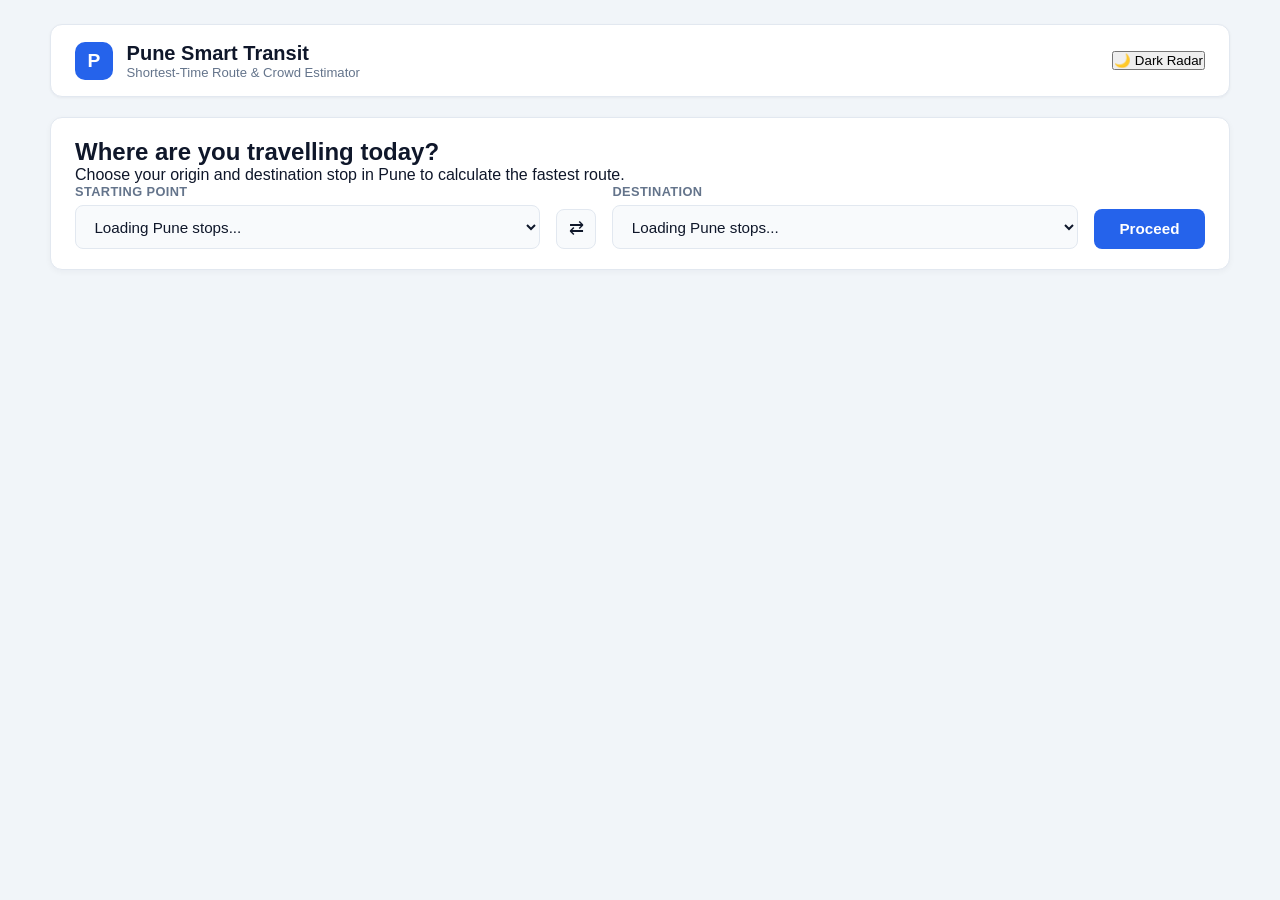
==== commit 685a3744: "Update index.html" ====
--- a/public/index.html
+++ b/public/index.html
@@ -3,32 +3,45 @@
 <head>
     <meta charset="UTF-8">
     <meta name="viewport" content="width=device-width, initial-scale=1.0">
-    <title>Pune Metro & Bus Route Finder</title>
+    <title>Pune Smart Transit — Route & Crowd Estimator</title>
     <link rel="stylesheet" href="style.css">
 </head>
 <body>
-    <div class="page-wrapper">
+    <div id="app-wrapper" class="page-wrapper initial-view">
         <!-- Top Navigation Header -->
         <header class="navbar">
             <div class="brand-group">
                 <div class="logo-badge">P</div>
                 <div>
                     <h1>Pune Smart Transit</h1>
-                    <p>Shortest-Time Route &amp; Real-Time Crowd Estimator</p>
+                    <p>Shortest-Time Route &amp; Crowd Estimator</p>
                 </div>
             </div>
-            <div class="crowd-legend">
-                <span class="legend-item"><i class="dot green"></i> Low (&lt;50%)</span>
-                <span class="legend-item"><i class="dot orange"></i> Moderate (50–74%)</span>
-                <span class="legend-item"><i class="dot red"></i> High (&ge;75%)</span>
+
+            <div class="nav-actions">
+                <div id="crowd-legend" class="crowd-legend hidden">
+                    <span class="legend-item"><i class="dot green"></i> Low</span>
+                    <span class="legend-item"><i class="dot orange"></i> Moderate</span>
+                    <span class="legend-item"><i class="dot red"></i> High</span>
+                </div>
+
+                <button type="button" id="theme-toggle" class="theme-btn" onclick="toggleTheme()" title="Switch Light / Dark Radar Theme">
+                    <span id="theme-icon">🌙</span>
+                    <span id="theme-label">Dark Radar</span>
+                </button>
             </div>
         </header>
 
-        <!-- Top Horizontal Search Bar Card -->
+        <!-- Starting & Destination Selection Card (Visible Immediately on Load) -->
         <section class="card search-bar-card">
+            <div class="search-intro">
+                <h2>Where are you travelling today?</h2>
+                <p>Choose your origin and destination stop in Pune to calculate the fastest route.</p>
+            </div>
+
             <form id="route-form" class="search-form" onsubmit="calculateRoute(event)">
                 <div class="field-group">
-                    <label for="start-point">Origin Stop</label>
+                    <label for="start-point">Starting Point</label>
                     <select id="start-point" required>
                         <option value="" disabled selected>Loading Pune stops...</option>
                     </select>
@@ -37,7 +50,7 @@
                 <button type="button" class="swap-btn" onclick="swapStops()" title="Swap origin and destination">⇄</button>
 
                 <div class="field-group">
-                    <label for="end-point">Destination Stop</label>
+                    <label for="end-point">Destination</label>
                     <select id="end-point" required>
                         <option value="" disabled selected>Loading Pune stops...</option>
                     </select>
@@ -48,49 +61,43 @@
                         <span id="btn-text">Proceed</span>
                         <span id="btn-loader" class="loader hidden"></span>
                     </button>
-                    <button type="button" id="reset-btn" class="secondary-btn hidden" onclick="resetMap()">Reset</button>
+                    <button type="button" id="reset-btn" class="secondary-btn hidden" onclick="resetView()">Reset</button>
                 </div>
             </form>
         </section>
 
-        <!-- Main Content: Full Map + Route Details -->
-        <main class="content-grid">
-            <!-- Left / Main: Full 10-Stop Pune Network Map -->
+        <!-- Map & Summary Section (Hidden until Proceed is clicked) -->
+        <main id="results-workspace" class="content-grid hidden">
+            <!-- Left: Full 10-Stop Pune Network Map (Selected Route Highlighted, No Percentages) -->
             <section class="card map-card">
                 <div class="card-header">
                     <h2>Pune Transit Network Map</h2>
-                    <span id="map-badge" class="status-pill neutral">All 10 Stops Visible</span>
+                    <span id="map-badge" class="status-pill active">Route Highlighted</span>
                 </div>
                 <div class="svg-container">
                     <svg id="network-map" viewBox="0 0 720 380" preserveAspectRatio="xMidYMid meet"></svg>
                 </div>
             </section>
 
-            <!-- Right: Summary Metrics & Stop Timeline -->
-            <aside id="results-card" class="card details-card">
+            <!-- Right: Route Summary & Stop Breakdown -->
+            <aside class="card details-card">
                 <div class="card-header">
                     <h2>Route Summary</h2>
                 </div>
 
-                <div id="empty-state" class="empty-state">
-                    <p>Select an <strong>Origin</strong> and <strong>Destination</strong> above and click <strong>Proceed</strong> to highlight the optimal route and inspect station crowd levels.</p>
-                </div>
-
-                <div id="results-content" class="hidden">
-                    <div class="kpi-grid">
-                        <div class="kpi-box">
-                            <span class="kpi-title">Total Travel Time</span>
-                            <span id="est-time" class="kpi-value">-- mins</span>
-                        </div>
-                        <div class="kpi-box">
-                            <span class="kpi-title">Route Congestion</span>
-                            <span id="est-crowd" class="kpi-value">--%</span>
-                        </div>
+                <div class="kpi-grid">
+                    <div class="kpi-box">
+                        <span class="kpi-title">Total Travel Time</span>
+                        <span id="est-time" class="kpi-value">-- mins</span>
                     </div>
-
-                    <h3 class="sub-heading">Stops Along Route</h3>
-                    <ul id="stop-timeline" class="stop-list"></ul>
-                </div>
+                    <div class="kpi-box">
+                        <span class="kpi-title">Route Congestion</span>
+                        <span id="est-crowd" class="kpi-value">--%</span>
+                    </div>
+                </div>
+
+                <h3 class="sub-heading">Stops Along Route</h3>
+                <ul id="stop-timeline" class="stop-list"></ul>
             </aside>
         </main>
     </div>
@@ -98,7 +105,36 @@
     <script>
         let fullNetwork = { nodes: [], edges: [] };
 
-        // Load all 10 Pune stops and render full unhighlighted map on load
+        // Apply saved theme on startup
+        (function initTheme() {
+            const savedTheme = localStorage.getItem('transit-theme') || 'light';
+            if (savedTheme === 'dark') {
+                document.documentElement.setAttribute('data-theme', 'dark');
+                updateThemeButton('dark');
+            }
+        })();
+
+        function toggleTheme() {
+            const isDark = document.documentElement.getAttribute('data-theme') === 'dark';
+            const nextTheme = isDark ? 'light' : 'dark';
+            document.documentElement.setAttribute('data-theme', nextTheme);
+            localStorage.setItem('transit-theme', nextTheme);
+            updateThemeButton(nextTheme);
+        }
+
+        function updateThemeButton(theme) {
+            const icon = document.getElementById('theme-icon');
+            const label = document.getElementById('theme-label');
+            if (theme === 'dark') {
+                icon.textContent = '☀️';
+                label.textContent = 'Light Metro';
+            } else {
+                icon.textContent = '🌙';
+                label.textContent = 'Dark Radar';
+            }
+        }
+
+        // Load Pune stops into dropdowns on page load (keep map & summary hidden)
         window.addEventListener('DOMContentLoaded', async () => {
             try {
                 const res = await fetch('/api/network');
@@ -113,11 +149,8 @@
                     startSelect.add(new Option(node.name, node.id));
                     endSelect.add(new Option(node.name, node.id));
                 });
-
-                renderMap([]);
             } catch (err) {
                 console.error("Failed to load Pune transit network:", err);
-                document.getElementById('map-badge').textContent = "Server Offline";
             }
         });
 
@@ -131,22 +164,20 @@
             }
         }
 
-        function resetMap() {
+        // Return to clean selection-only view
+        function resetView() {
             document.getElementById('route-form').reset();
-            document.getElementById('results-content').classList.add('hidden');
-            document.getElementById('empty-state').classList.remove('hidden');
+            document.getElementById('results-workspace').classList.add('hidden');
+            document.getElementById('crowd-legend').classList.add('hidden');
             document.getElementById('reset-btn').classList.add('hidden');
-            document.getElementById('map-badge').textContent = "All 10 Stops Visible";
-            document.getElementById('map-badge').className = "status-pill neutral";
-            renderMap([]);
-        }
-
-        // Render full map: all 10 stops always visible, only selected path highlighted
+            document.getElementById('app-wrapper').classList.add('initial-view');
+        }
+
+        // Render full 10-stop map with ONLY selected path highlighted & NO percentages on graph
         function renderMap(activePath) {
             const svg = document.getElementById('network-map');
             svg.innerHTML = '';
 
-            const hasSelection = activePath.length > 0;
             const activeNodeIds = new Set(activePath.map(n => n.id));
             const activeEdgeKeys = new Set();
 
@@ -156,7 +187,7 @@
                 activeEdgeKeys.add(`${Math.min(a, b)}-${Math.max(a, b)}`);
             }
 
-            // Layer 1: Background edges (all edges before selection, dimmed edges after selection)
+            // Layer 1: Unselected background edges (dimmed)
             fullNetwork.edges.forEach(edge => {
                 const u = fullNetwork.nodes[edge.from];
                 const v = fullNetwork.nodes[edge.to];
@@ -168,7 +199,7 @@
                     line.setAttribute("y1", u.y);
                     line.setAttribute("x2", v.x);
                     line.setAttribute("y2", v.y);
-                    line.setAttribute("class", hasSelection ? "edge-dimmed" : "edge-normal");
+                    line.setAttribute("class", "edge-dimmed");
                     svg.appendChild(line);
                 }
             });
@@ -195,27 +226,22 @@
                 svg.appendChild(line);
             }
 
-            // Layer 3: All 10 stops (unselected dimmed, selected highlighted)
+            // Layer 3: All 10 stops (no percentage text shown on map)
             fullNetwork.nodes.forEach(node => {
                 const isHighlighted = activeNodeIds.has(node.id);
-                const isDimmed = hasSelection && !isHighlighted;
-
                 const g = document.createElementNS("http://www.w3.org/2000/svg", "g");
                 g.setAttribute("transform", `translate(${node.x}, ${node.y})`);
-                g.setAttribute("class", `node-group ${isDimmed ? 'dimmed' : ''} ${isHighlighted ? 'highlighted' : ''}`);
+                g.setAttribute("class", `node-group ${isHighlighted ? 'highlighted' : 'dimmed'}`);
 
                 let level = 'green';
                 if (node.density >= 75) level = 'red';
                 else if (node.density >= 50) level = 'orange';
 
-                const r = isHighlighted ? 14 : 10;
+                const r = isHighlighted ? 14 : 9.5;
 
                 g.innerHTML = `
                     <circle r="${r}" class="node-dot ${level}"></circle>
                     <text y="${r + 16}" class="node-title">${node.name}</text>
-                    ${(!hasSelection || isHighlighted)
-                        ? `<text y="${-r - 7}" class="node-percent ${level}">${node.density}%</text>`
-                        : ''}
                 `;
                 svg.appendChild(g);
             });
@@ -245,7 +271,7 @@
                 if (!response.ok) throw new Error("Server error");
                 const data = await response.json();
 
-                // Update KPIs
+                // Update Summary KPIs
                 document.getElementById('est-time').textContent = `${data.totalTime} mins`;
                 const crowdElem = document.getElementById('est-crowd');
                 crowdElem.textContent = `${data.avgCrowd}%`;
@@ -253,33 +279,33 @@
                     data.avgCrowd >= 75 ? 'text-red' : data.avgCrowd >= 50 ? 'text-orange' : 'text-green'
                 );
 
-                // Update Map Badge
-                const badge = document.getElementById('map-badge');
-                badge.textContent = `${data.path[0].name} → ${data.path[data.path.length - 1].name}`;
-                badge.className = "status-pill active";
+                // Update Map Header Badge
+                document.getElementById('map-badge').textContent =
+                    `${data.path[0].name} → ${data.path[data.path.length - 1].name}`;
 
                 // Populate Step-by-Step Stop List
                 const list = document.getElementById('stop-timeline');
                 list.innerHTML = '';
                 data.path.forEach((stop, index) => {
                     const level = stop.density >= 75 ? 'red' : stop.density >= 50 ? 'orange' : 'green';
-                    const tag = index === 0 ? 'Start' : index === data.path.length - 1 ? 'Destination' : `Stop ${index}`;
+                    const statusText = stop.density >= 75 ? 'High Crowd' : stop.density >= 50 ? 'Moderate' : 'Low Crowd';
+                    const role = index === 0 ? 'Origin' : index === data.path.length - 1 ? 'Destination' : `Stop ${index}`;
                     const li = document.createElement('li');
                     li.innerHTML = `
                         <div class="stop-info">
                             <span class="stop-name">${stop.name}</span>
-                            <span class="stop-role">${tag}</span>
+                            <span class="stop-role">${role}</span>
                         </div>
-                        <span class="crowd-chip ${level}">${stop.density}% Full</span>
+                        <span class="crowd-chip ${level}">${statusText}</span>
                     `;
                     list.appendChild(li);
                 });
 
-                // Highlight selected path on the full map
+                // Render Map & Reveal Workspace
                 renderMap(data.path);
-
-                document.getElementById('empty-state').classList.add('hidden');
-                document.getElementById('results-content').classList.remove('hidden');
+                document.getElementById('app-wrapper').classList.remove('initial-view');
+                document.getElementById('results-workspace').classList.remove('hidden');
+                document.getElementById('crowd-legend').classList.remove('hidden');
                 document.getElementById('reset-btn').classList.remove('hidden');
 
             } catch (err) {
--- a/public/style.css
+++ b/public/style.css
@@ -1,13 +1,18 @@
 :root {
-    --bg-color: #0f172a;
-    --card-bg: #1e293b;
-    --accent-color: #38bdf8;
-    --text-primary: #f8fafc;
-    --text-secondary: #94a3b8;
-    --border-color: #334155;
-    --green: #4ade80;
-    --orange: #fb923c;
-    --red: #f87171;
+    --bg-page: #f1f5f9;
+    --bg-card: #ffffff;
+    --bg-subtle: #f8fafc;
+    --border: #e2e8f0;
+    --primary: #2563eb;
+    --primary-hover: #1d4ed8;
+    --text-dark: #0f172a;
+    --text-muted: #64748b;
+    --green: #16a34a;
+    --green-bg: #dcfce7;
+    --orange: #ea580c;
+    --orange-bg: #ffedd5;
+    --red: #dc2626;
+    --red-bg: #fee2e2;
 }
 
 * {
@@ -17,205 +22,450 @@
 }
 
 body {
-    font-family: -apple-system, BlinkMacSystemFont, "Segoe UI", Roboto, Oxygen, Ubuntu, sans-serif;
-    background-color: var(--bg-color);
-    color: var(--text-primary);
-    display: flex;
-    justify-content: center;
+    font-family: -apple-system, BlinkMacSystemFont, "Segoe UI", Roboto, Helvetica, Arial, sans-serif;
+    background-color: var(--bg-page);
+    color: var(--text-dark);
     min-height: 100vh;
     padding: 1.5rem;
 }
 
-.app-container {
-    max-width: 800px;
-    width: 100%;
-}
-
-.app-header {
-    text-align: center;
-    margin-bottom: 2rem;
-}
-
-.app-header h1 {
-    font-size: clamp(1.6rem, 4vw, 2.2rem);
-    color: var(--accent-color);
-    margin-bottom: 0.5rem;
-}
-
-.app-header p {
-    color: var(--text-secondary);
-    font-size: 0.95rem;
-}
-
-.main-content {
+.page-wrapper {
+    max-width: 1180px;
+    margin: 0 auto;
     display: flex;
     flex-direction: column;
-    gap: 1.5rem;
-}
-
+    gap: 1.25rem;
+}
+
+/* Navbar */
+.navbar {
+    background: var(--bg-card);
+    border: 1px solid var(--border);
+    border-radius: 12px;
+    padding: 1rem 1.5rem;
+    display: flex;
+    justify-content: space-between;
+    align-items: center;
+    flex-wrap: wrap;
+    gap: 1rem;
+    box-shadow: 0 1px 3px rgba(15, 23, 42, 0.05);
+}
+
+.brand-group {
+    display: flex;
+    align-items: center;
+    gap: 0.85rem;
+}
+
+.logo-badge {
+    width: 38px;
+    height: 38px;
+    border-radius: 10px;
+    background: var(--primary);
+    color: #ffffff;
+    font-weight: 800;
+    font-size: 1.2rem;
+    display: flex;
+    align-items: center;
+    justify-content: center;
+}
+
+.brand-group h1 {
+    font-size: 1.25rem;
+    color: var(--text-dark);
+    line-height: 1.2;
+}
+
+.brand-group p {
+    font-size: 0.82rem;
+    color: var(--text-muted);
+}
+
+.crowd-legend {
+    display: flex;
+    gap: 1rem;
+    flex-wrap: wrap;
+    background: var(--bg-subtle);
+    padding: 0.45rem 0.9rem;
+    border-radius: 999px;
+    border: 1px solid var(--border);
+    font-size: 0.8rem;
+    color: var(--text-muted);
+    font-weight: 500;
+}
+
+.legend-item {
+    display: flex;
+    align-items: center;
+    gap: 0.35rem;
+}
+
+.dot {
+    width: 9px;
+    height: 9px;
+    border-radius: 50%;
+    display: inline-block;
+}
+.dot.green { background: var(--green); }
+.dot.orange { background: var(--orange); }
+.dot.red { background: var(--red); }
+
+/* Cards */
 .card {
-    background: var(--card-bg);
-    border: 1px solid var(--border-color);
+    background: var(--bg-card);
+    border: 1px solid var(--border);
     border-radius: 12px;
-    padding: 1.5rem;
-    box-shadow: 0 10px 15px -3px rgba(0, 0, 0, 0.3);
-}
-
-.card h2 {
-    font-size: 1.2rem;
-    color: var(--accent-color);
-    margin-bottom: 1.2rem;
-    border-bottom: 1px solid var(--border-color);
-    padding-bottom: 0.6rem;
-}
-
-.form-group {
-    margin-bottom: 1.2rem;
+    padding: 1.25rem 1.5rem;
+    box-shadow: 0 2px 6px rgba(15, 23, 42, 0.04);
+}
+
+/* Top Horizontal Search Bar */
+.search-form {
+    display: grid;
+    grid-template-columns: 1fr auto 1fr auto;
+    gap: 1rem;
+    align-items: end;
+}
+
+@media (max-width: 820px) {
+    .search-form {
+        grid-template-columns: 1fr;
+    }
+    .swap-btn {
+        justify-self: center;
+        transform: rotate(90deg);
+    }
+}
+
+.field-group {
     display: flex;
     flex-direction: column;
-    gap: 0.5rem;
+    gap: 0.4rem;
 }
 
 label {
-    font-size: 0.9rem;
-    color: var(--text-secondary);
+    font-size: 0.8rem;
+    font-weight: 600;
+    color: var(--text-muted);
+    text-transform: uppercase;
+    letter-spacing: 0.03em;
 }
 
 select {
     width: 100%;
-    padding: 0.75rem 1rem;
-    background-color: #0f172a;
-    border: 1px solid var(--border-color);
-    border-radius: 8px;
-    color: var(--text-primary);
-    font-size: 1rem;
+    padding: 0.7rem 0.9rem;
+    background: var(--bg-subtle);
+    border: 1px solid var(--border);
+    border-radius: 8px;
+    color: var(--text-dark);
+    font-size: 0.95rem;
+    font-weight: 500;
     outline: none;
-    transition: border-color 0.2s;
+    transition: border-color 0.2s, box-shadow 0.2s;
 }
 
 select:focus {
-    border-color: var(--accent-color);
+    border-color: var(--primary);
+    box-shadow: 0 0 0 3px rgba(37, 99, 235, 0.12);
+    background: #ffffff;
+}
+
+.swap-btn {
+    width: 40px;
+    height: 40px;
+    border-radius: 8px;
+    border: 1px solid var(--border);
+    background: var(--bg-subtle);
+    color: var(--text-dark);
+    font-size: 1.1rem;
+    cursor: pointer;
+    transition: background 0.2s;
+}
+
+.swap-btn:hover {
+    background: #e2e8f0;
+}
+
+.action-group {
+    display: flex;
+    gap: 0.6rem;
 }
 
 .primary-btn {
-    width: 100%;
-    padding: 0.85rem;
-    background-color: var(--accent-color);
-    color: #0f172a;
+    padding: 0.72rem 1.6rem;
+    background: var(--primary);
+    color: #ffffff;
     border: none;
     border-radius: 8px;
-    font-size: 1rem;
-    font-weight: bold;
+    font-size: 0.95rem;
+    font-weight: 600;
     cursor: pointer;
     display: flex;
-    justify-content: center;
     align-items: center;
     gap: 0.5rem;
-    transition: background-color 0.2s;
-}
-
-.primary-btn:hover {
-    background-color: #7dd3fc;
-}
-
-.primary-btn:disabled {
-    opacity: 0.7;
-    cursor: not-allowed;
-}
-
-/* Spinner Loader */
-.loader {
-    width: 16px;
-    height: 16px;
-    border: 2px solid #0f172a;
-    border-bottom-color: transparent;
-    border-radius: 50%;
-    display: inline-block;
-    animation: rotation 1s linear infinite;
-}
-
-@keyframes rotation {
-    0% { transform: rotate(0deg); }
-    100% { transform: rotate(360deg); }
-}
-
-.hidden {
-    display: none !important;
+    transition: background 0.2s;
+}
+
+.primary-btn:hover { background: var(--primary-hover); }
+.primary-btn:disabled { opacity: 0.65; cursor: not-allowed; }
+
+.secondary-btn {
+    padding: 0.72rem 1rem;
+    background: var(--bg-subtle);
+    color: var(--text-muted);
+    border: 1px solid var(--border);
+    border-radius: 8px;
+    font-size: 0.9rem;
+    font-weight: 600;
+    cursor: pointer;
+}
+
+.secondary-btn:hover {
+    background: #e2e8f0;
+    color: var(--text-dark);
+}
+
+/* Main Content Grid */
+.content-grid {
+    display: grid;
+    grid-template-columns: 1.55fr 1fr;
+    gap: 1.25rem;
+    align-items: start;
+}
+
+@media (max-width: 920px) {
+    .content-grid {
+        grid-template-columns: 1fr;
+    }
+}
+
+.card-header {
+    display: flex;
+    justify-content: space-between;
+    align-items: center;
+    margin-bottom: 1rem;
+    padding-bottom: 0.75rem;
+    border-bottom: 1px solid var(--border);
+}
+
+.card-header h2 {
+    font-size: 1.05rem;
+    font-weight: 700;
+    color: var(--text-dark);
+}
+
+.status-pill {
+    font-size: 0.78rem;
+    font-weight: 600;
+    padding: 0.28rem 0.75rem;
+    border-radius: 999px;
+}
+
+.status-pill.neutral {
+    background: var(--bg-subtle);
+    color: var(--text-muted);
+    border: 1px solid var(--border);
+}
+
+.status-pill.active {
+    background: #dbeafe;
+    color: var(--primary);
 }
 
 /* Map SVG Styling */
-.map-visualization {
-    background: #0f172a;
-    border-radius: 8px;
-    padding: 1rem;
-    margin-bottom: 1rem;
-    overflow-x: auto;
+.svg-container {
+    background-color: #f8fafc;
+    background-image: radial-gradient(#cbd5e1 1px, transparent 1px);
+    background-size: 18px 18px;
+    border: 1px solid var(--border);
+    border-radius: 10px;
+    padding: 0.5rem;
 }
 
 #network-map {
     width: 100%;
     height: auto;
-}
-
-.path-line {
-    stroke: #334155;
-    stroke-width: 4;
-}
-
-.path-line.active-path {
-    stroke: var(--accent-color);
-    stroke-width: 6;
-    stroke-dasharray: 8;
-    animation: dash 1.5s linear infinite;
+    display: block;
+}
+
+/* Edges */
+.edge-normal {
+    stroke: #94a3b8;
+    stroke-width: 2.5;
+}
+
+.edge-dimmed {
+    stroke: #cbd5e1;
+    stroke-width: 2;
+    opacity: 0.45;
+}
+
+.edge-halo {
+    stroke: #93c5fd;
+    stroke-width: 11;
+    opacity: 0.65;
+    stroke-linecap: round;
+}
+
+.edge-highlighted {
+    stroke: var(--primary);
+    stroke-width: 4.5;
+    stroke-dasharray: 8 5;
+    animation: dash 1.2s linear infinite;
 }
 
 @keyframes dash {
-    to { stroke-dashoffset: -16; }
-}
-
-.node-circle {
-    stroke-width: 3;
-}
-
-.node-circle.low-crowd { fill: #0f172a; stroke: var(--green); }
-.node-circle.med-crowd { fill: #0f172a; stroke: var(--orange); }
-.node-circle.high-crowd { fill: #0f172a; stroke: var(--red); }
-
-.node-label {
-    fill: var(--text-primary);
-    font-size: 12px;
+    to { stroke-dashoffset: -13; }
+}
+
+/* Nodes */
+.node-group {
+    transition: opacity 0.25s ease;
+}
+
+.node-group.dimmed {
+    opacity: 0.3;
+}
+
+.node-dot {
+    fill: #ffffff;
+    stroke-width: 3.5;
+}
+
+.node-dot.green { stroke: var(--green); }
+.node-dot.orange { stroke: var(--orange); }
+.node-dot.red { stroke: var(--red); }
+
+.node-title {
+    fill: var(--text-dark);
+    font-size: 11.5px;
+    font-weight: 600;
     text-anchor: middle;
 }
 
-.crowd-badge {
-    fill: var(--text-secondary);
-    font-size: 11px;
+.node-percent {
+    font-size: 10.5px;
+    font-weight: 700;
     text-anchor: middle;
-    font-weight: bold;
-}
-
-.text-green { fill: var(--green); }
-.text-orange { fill: var(--orange); }
-.text-red { fill: var(--red); }
-
-.route-summary {
-    display: flex;
-    justify-content: space-around;
-    padding: 0.8rem;
-    background: #0f172a;
-    border-radius: 8px;
-}
-
-.summary-item .label {
-    color: var(--text-secondary);
+}
+.node-percent.green { fill: var(--green); }
+.node-percent.orange { fill: var(--orange); }
+.node-percent.red { fill: var(--red); }
+
+/* Right Panel: Summary & Timeline */
+.empty-state {
+    padding: 2rem 1rem;
+    text-align: center;
+    color: var(--text-muted);
     font-size: 0.9rem;
-    margin-right: 0.5rem;
-}
-
-.summary-item .value {
-    font-weight: bold;
-}
-
-.status-moderate {
-    color: var(--orange);
-}
+    line-height: 1.5;
+    background: var(--bg-subtle);
+    border-radius: 8px;
+    border: 1px dashed var(--border);
+}
+
+.kpi-grid {
+    display: grid;
+    grid-template-columns: 1fr 1fr;
+    gap: 0.75rem;
+    margin-bottom: 1.25rem;
+}
+
+.kpi-box {
+    background: var(--bg-subtle);
+    border: 1px solid var(--border);
+    border-radius: 10px;
+    padding: 0.85rem;
+    display: flex;
+    flex-direction: column;
+    gap: 0.25rem;
+}
+
+.kpi-title {
+    font-size: 0.75rem;
+    font-weight: 600;
+    color: var(--text-muted);
+    text-transform: uppercase;
+}
+
+.kpi-value {
+    font-size: 1.35rem;
+    font-weight: 800;
+    color: var(--primary);
+}
+
+.text-green { color: var(--green) !important; }
+.text-orange { color: var(--orange) !important; }
+.text-red { color: var(--red) !important; }
+
+.sub-heading {
+    font-size: 0.8rem;
+    font-weight: 700;
+    color: var(--text-muted);
+    text-transform: uppercase;
+    letter-spacing: 0.04em;
+    margin-bottom: 0.75rem;
+}
+
+.stop-list {
+    list-style: none;
+    display: flex;
+    flex-direction: column;
+    gap: 0.55rem;
+}
+
+.stop-list li {
+    display: flex;
+    justify-content: space-between;
+    align-items: center;
+    padding: 0.65rem 0.85rem;
+    background: var(--bg-subtle);
+    border: 1px solid var(--border);
+    border-left: 4px solid var(--primary);
+    border-radius: 8px;
+}
+
+.stop-info {
+    display: flex;
+    flex-direction: column;
+}
+
+.stop-name {
+    font-size: 0.92rem;
+    font-weight: 600;
+    color: var(--text-dark);
+}
+
+.stop-role {
+    font-size: 0.74rem;
+    color: var(--text-muted);
+}
+
+.crowd-chip {
+    font-size: 0.75rem;
+    font-weight: 700;
+    padding: 0.25rem 0.6rem;
+    border-radius: 999px;
+}
+
+.crowd-chip.green { background: var(--green-bg); color: var(--green); }
+.crowd-chip.orange { background: var(--orange-bg); color: var(--orange); }
+.crowd-chip.red { background: var(--red-bg); color: var(--red); }
+
+/* Utilities */
+.loader {
+    width: 15px;
+    height: 15px;
+    border: 2px solid #ffffff;
+    border-bottom-color: transparent;
+    border-radius: 50%;
+    animation: spin 0.8s linear infinite;
+}
+
+@keyframes spin {
+    to { transform: rotate(360deg); }
+}
+
+.hidden {
+    display: none !important;
+}
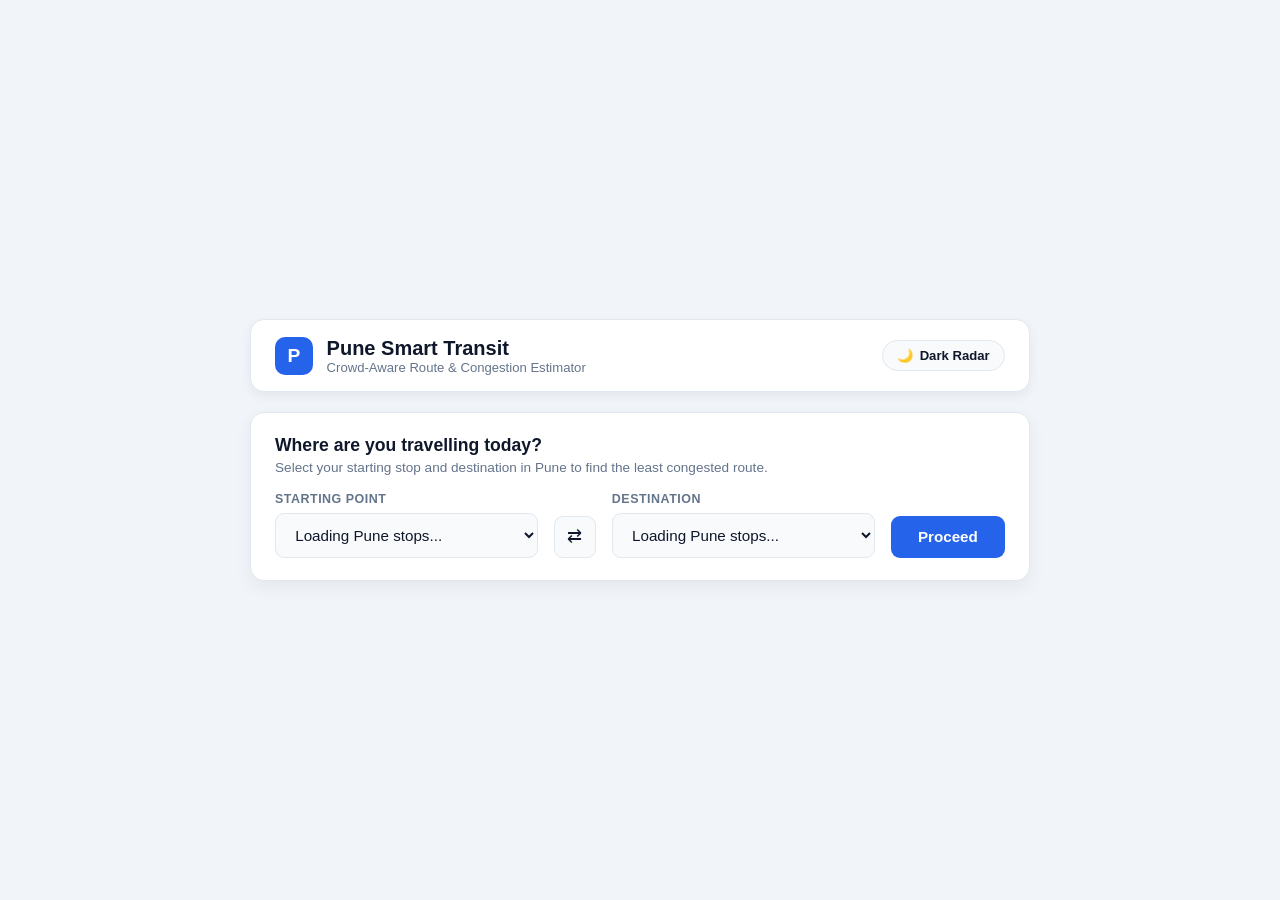
==== commit 8a107541: "Revise header and search instructions for clarity Updated the text in the header and search instruct" ====
--- a/public/index.html
+++ b/public/index.html
@@ -14,7 +14,7 @@
                 <div class="logo-badge">P</div>
                 <div>
                     <h1>Pune Smart Transit</h1>
-                    <p>Shortest-Time Route &amp; Crowd Estimator</p>
+                    <p>Crowd-Aware Route &amp; Congestion Estimator</p>
                 </div>
             </div>
 
@@ -32,11 +32,11 @@
             </div>
         </header>
 
-        <!-- Starting & Destination Selection Card (Visible Immediately on Load) -->
+        <!-- Starting & Destination Selection Card (Only Card Shown on Initial Load) -->
         <section class="card search-bar-card">
             <div class="search-intro">
                 <h2>Where are you travelling today?</h2>
-                <p>Choose your origin and destination stop in Pune to calculate the fastest route.</p>
+                <p>Select your starting stop and destination in Pune to find the least congested route.</p>
             </div>
 
             <form id="route-form" class="search-form" onsubmit="calculateRoute(event)">
@@ -68,7 +68,7 @@
 
         <!-- Map & Summary Section (Hidden until Proceed is clicked) -->
         <main id="results-workspace" class="content-grid hidden">
-            <!-- Left: Full 10-Stop Pune Network Map (Selected Route Highlighted, No Percentages) -->
+            <!-- Left: Full 10-Stop Pune Network Map (No Percentages on Map, Active Route Highlighted) -->
             <section class="card map-card">
                 <div class="card-header">
                     <h2>Pune Transit Network Map</h2>
@@ -164,7 +164,6 @@
             }
         }
 
-        // Return to clean selection-only view
         function resetView() {
             document.getElementById('route-form').reset();
             document.getElementById('results-workspace').classList.add('hidden');
@@ -173,7 +172,7 @@
             document.getElementById('app-wrapper').classList.add('initial-view');
         }
 
-        // Render full 10-stop map with ONLY selected path highlighted & NO percentages on graph
+        // Render full 10-stop map with ONLY selected path highlighted & NO percentages on map
         function renderMap(activePath) {
             const svg = document.getElementById('network-map');
             svg.innerHTML = '';
@@ -270,6 +269,12 @@
                 const response = await fetch(`/api/route?start=${start}&end=${end}`);
                 if (!response.ok) throw new Error("Server error");
                 const data = await response.json();
+
+                // Sync live random crowd densities across all 10 nodes on map
+                if (data.nodes && data.edges) {
+                    fullNetwork.nodes = data.nodes;
+                    fullNetwork.edges = data.edges;
+                }
 
                 // Update Summary KPIs
                 document.getElementById('est-time').textContent = `${data.totalTime} mins`;
--- a/public/style.css
+++ b/public/style.css
@@ -1,3 +1,6 @@
+/* ============================================================================
+   THEME VARIABLES: HYBRID LIGHT METRO (DEFAULT) & CYBER DARK RADAR ([data-theme="dark"])
+   ============================================================================ */
 :root {
     --bg-page: #f1f5f9;
     --bg-card: #ffffff;
@@ -5,8 +8,19 @@
     --border: #e2e8f0;
     --primary: #2563eb;
     --primary-hover: #1d4ed8;
-    --text-dark: #0f172a;
+    --btn-text: #ffffff;
+    --text-main: #0f172a;
     --text-muted: #64748b;
+
+    /* Map Canvas (Light Metro Grid) */
+    --map-bg: #f8fafc;
+    --map-grid: #cbd5e1;
+    --edge-dim: #cbd5e1;
+    --edge-halo: rgba(37, 99, 235, 0.25);
+    --node-fill: #ffffff;
+    --node-glow: none;
+
+    /* Status Colors */
     --green: #16a34a;
     --green-bg: #dcfce7;
     --orange: #ea580c;
@@ -15,6 +29,34 @@
     --red-bg: #fee2e2;
 }
 
+[data-theme="dark"] {
+    --bg-page: #090e1a;
+    --bg-card: #111827;
+    --bg-subtle: #0b1120;
+    --border: #1f2937;
+    --primary: #38bdf8;
+    --primary-hover: #7dd3fc;
+    --btn-text: #090e1a;
+    --text-main: #f3f4f6;
+    --text-muted: #94a3b8;
+
+    /* Map Canvas (Cyber Dark Radar Grid) */
+    --map-bg: #070b14;
+    --map-grid: #1e293b;
+    --edge-dim: #1e293b;
+    --edge-halo: rgba(56, 189, 248, 0.25);
+    --node-fill: #090e1a;
+    --node-glow: drop-shadow(0 0 8px rgba(56, 189, 248, 0.5));
+
+    /* Status Colors */
+    --green: #4ade80;
+    --green-bg: rgba(74, 222, 128, 0.14);
+    --orange: #fb923c;
+    --orange-bg: rgba(251, 146, 60, 0.14);
+    --red: #f87171;
+    --red-bg: rgba(248, 113, 113, 0.14);
+}
+
 * {
     box-sizing: border-box;
     margin: 0;
@@ -24,9 +66,10 @@
 body {
     font-family: -apple-system, BlinkMacSystemFont, "Segoe UI", Roboto, Helvetica, Arial, sans-serif;
     background-color: var(--bg-page);
-    color: var(--text-dark);
+    color: var(--text-main);
     min-height: 100vh;
     padding: 1.5rem;
+    transition: background-color 0.25s ease, color 0.25s ease;
 }
 
 .page-wrapper {
@@ -35,20 +78,28 @@
     display: flex;
     flex-direction: column;
     gap: 1.25rem;
+    transition: all 0.3s ease;
+}
+
+/* Centered focused layout when only Origin & Destination selection is shown */
+.page-wrapper.initial-view {
+    max-width: 780px;
+    min-height: calc(100vh - 3rem);
+    justify-content: center;
 }
 
 /* Navbar */
 .navbar {
     background: var(--bg-card);
     border: 1px solid var(--border);
-    border-radius: 12px;
+    border-radius: 14px;
     padding: 1rem 1.5rem;
     display: flex;
     justify-content: space-between;
     align-items: center;
     flex-wrap: wrap;
     gap: 1rem;
-    box-shadow: 0 1px 3px rgba(15, 23, 42, 0.05);
+    box-shadow: 0 4px 12px rgba(0, 0, 0, 0.06);
 }
 
 .brand-group {
@@ -62,7 +113,7 @@
     height: 38px;
     border-radius: 10px;
     background: var(--primary);
-    color: #ffffff;
+    color: var(--btn-text);
     font-weight: 800;
     font-size: 1.2rem;
     display: flex;
@@ -72,7 +123,7 @@
 
 .brand-group h1 {
     font-size: 1.25rem;
-    color: var(--text-dark);
+    color: var(--text-main);
     line-height: 1.2;
 }
 
@@ -81,17 +132,23 @@
     color: var(--text-muted);
 }
 
+.nav-actions {
+    display: flex;
+    align-items: center;
+    gap: 0.85rem;
+    flex-wrap: wrap;
+}
+
 .crowd-legend {
     display: flex;
-    gap: 1rem;
-    flex-wrap: wrap;
-    background: var(--bg-subtle);
-    padding: 0.45rem 0.9rem;
+    gap: 0.85rem;
+    background: var(--bg-subtle);
+    padding: 0.42rem 0.85rem;
     border-radius: 999px;
     border: 1px solid var(--border);
-    font-size: 0.8rem;
-    color: var(--text-muted);
-    font-weight: 500;
+    font-size: 0.78rem;
+    color: var(--text-muted);
+    font-weight: 600;
 }
 
 .legend-item {
@@ -101,8 +158,8 @@
 }
 
 .dot {
-    width: 9px;
-    height: 9px;
+    width: 8px;
+    height: 8px;
     border-radius: 50%;
     display: inline-block;
 }
@@ -110,16 +167,54 @@
 .dot.orange { background: var(--orange); }
 .dot.red { background: var(--red); }
 
+.theme-btn {
+    display: flex;
+    align-items: center;
+    gap: 0.4rem;
+    padding: 0.45rem 0.9rem;
+    border-radius: 999px;
+    border: 1px solid var(--border);
+    background: var(--bg-subtle);
+    color: var(--text-main);
+    font-size: 0.82rem;
+    font-weight: 600;
+    cursor: pointer;
+    transition: border-color 0.2s, transform 0.15s;
+}
+
+.theme-btn:hover {
+    border-color: var(--primary);
+}
+
 /* Cards */
 .card {
     background: var(--bg-card);
     border: 1px solid var(--border);
-    border-radius: 12px;
-    padding: 1.25rem 1.5rem;
-    box-shadow: 0 2px 6px rgba(15, 23, 42, 0.04);
-}
-
-/* Top Horizontal Search Bar */
+    border-radius: 14px;
+    padding: 1.4rem 1.5rem;
+    box-shadow: 0 6px 18px rgba(0, 0, 0, 0.06);
+}
+
+.search-intro {
+    margin-bottom: 1.1rem;
+}
+
+.search-intro h2 {
+    font-size: 1.1rem;
+    color: var(--text-main);
+    margin-bottom: 0.2rem;
+}
+
+.search-intro p {
+    font-size: 0.85rem;
+    color: var(--text-muted);
+}
+
+.page-wrapper:not(.initial-view) .search-intro {
+    display: none;
+}
+
+/* Search Form */
 .search-form {
     display: grid;
     grid-template-columns: 1fr auto 1fr auto;
@@ -127,7 +222,7 @@
     align-items: end;
 }
 
-@media (max-width: 820px) {
+@media (max-width: 760px) {
     .search-form {
         grid-template-columns: 1fr;
     }
@@ -144,20 +239,20 @@
 }
 
 label {
-    font-size: 0.8rem;
-    font-weight: 600;
+    font-size: 0.78rem;
+    font-weight: 700;
     color: var(--text-muted);
     text-transform: uppercase;
-    letter-spacing: 0.03em;
+    letter-spacing: 0.04em;
 }
 
 select {
     width: 100%;
-    padding: 0.7rem 0.9rem;
-    background: var(--bg-subtle);
-    border: 1px solid var(--border);
-    border-radius: 8px;
-    color: var(--text-dark);
+    padding: 0.75rem 0.95rem;
+    background: var(--bg-subtle);
+    border: 1px solid var(--border);
+    border-radius: 9px;
+    color: var(--text-main);
     font-size: 0.95rem;
     font-weight: 500;
     outline: none;
@@ -166,24 +261,23 @@
 
 select:focus {
     border-color: var(--primary);
-    box-shadow: 0 0 0 3px rgba(37, 99, 235, 0.12);
-    background: #ffffff;
+    box-shadow: 0 0 0 3px rgba(56, 189, 248, 0.18);
 }
 
 .swap-btn {
-    width: 40px;
-    height: 40px;
-    border-radius: 8px;
-    border: 1px solid var(--border);
-    background: var(--bg-subtle);
-    color: var(--text-dark);
+    width: 42px;
+    height: 42px;
+    border-radius: 9px;
+    border: 1px solid var(--border);
+    background: var(--bg-subtle);
+    color: var(--text-main);
     font-size: 1.1rem;
     cursor: pointer;
-    transition: background 0.2s;
+    transition: border-color 0.2s;
 }
 
 .swap-btn:hover {
-    background: #e2e8f0;
+    border-color: var(--primary);
 }
 
 .action-group {
@@ -192,13 +286,13 @@
 }
 
 .primary-btn {
-    padding: 0.72rem 1.6rem;
+    padding: 0.76rem 1.7rem;
     background: var(--primary);
-    color: #ffffff;
+    color: var(--btn-text);
     border: none;
-    border-radius: 8px;
+    border-radius: 9px;
     font-size: 0.95rem;
-    font-weight: 600;
+    font-weight: 700;
     cursor: pointer;
     display: flex;
     align-items: center;
@@ -210,27 +304,33 @@
 .primary-btn:disabled { opacity: 0.65; cursor: not-allowed; }
 
 .secondary-btn {
-    padding: 0.72rem 1rem;
-    background: var(--bg-subtle);
-    color: var(--text-muted);
-    border: 1px solid var(--border);
-    border-radius: 8px;
+    padding: 0.76rem 1rem;
+    background: var(--bg-subtle);
+    color: var(--text-muted);
+    border: 1px solid var(--border);
+    border-radius: 9px;
     font-size: 0.9rem;
     font-weight: 600;
     cursor: pointer;
 }
 
 .secondary-btn:hover {
-    background: #e2e8f0;
-    color: var(--text-dark);
-}
-
-/* Main Content Grid */
+    color: var(--text-main);
+    border-color: var(--text-muted);
+}
+
+/* Results Workspace (Map + Summary) */
 .content-grid {
     display: grid;
     grid-template-columns: 1.55fr 1fr;
     gap: 1.25rem;
     align-items: start;
+    animation: fadeIn 0.35s ease;
+}
+
+@keyframes fadeIn {
+    from { opacity: 0; transform: translateY(10px); }
+    to { opacity: 1; transform: translateY(0); }
 }
 
 @media (max-width: 920px) {
@@ -251,35 +351,27 @@
 .card-header h2 {
     font-size: 1.05rem;
     font-weight: 700;
-    color: var(--text-dark);
-}
-
-.status-pill {
+    color: var(--text-main);
+}
+
+.status-pill.active {
     font-size: 0.78rem;
-    font-weight: 600;
+    font-weight: 700;
     padding: 0.28rem 0.75rem;
     border-radius: 999px;
-}
-
-.status-pill.neutral {
-    background: var(--bg-subtle);
-    color: var(--text-muted);
-    border: 1px solid var(--border);
-}
-
-.status-pill.active {
-    background: #dbeafe;
+    background: var(--edge-halo);
     color: var(--primary);
 }
 
-/* Map SVG Styling */
+/* Radar / Metro SVG Map */
 .svg-container {
-    background-color: #f8fafc;
-    background-image: radial-gradient(#cbd5e1 1px, transparent 1px);
+    background-color: var(--map-bg);
+    background-image: radial-gradient(var(--map-grid) 1.1px, transparent 1.1px);
     background-size: 18px 18px;
     border: 1px solid var(--border);
     border-radius: 10px;
     padding: 0.5rem;
+    transition: background-color 0.25s ease;
 }
 
 #network-map {
@@ -288,22 +380,15 @@
     display: block;
 }
 
-/* Edges */
-.edge-normal {
-    stroke: #94a3b8;
-    stroke-width: 2.5;
-}
-
 .edge-dimmed {
-    stroke: #cbd5e1;
+    stroke: var(--edge-dim);
     stroke-width: 2;
-    opacity: 0.45;
+    opacity: 0.55;
 }
 
 .edge-halo {
-    stroke: #93c5fd;
+    stroke: var(--edge-halo);
     stroke-width: 11;
-    opacity: 0.65;
     stroke-linecap: round;
 }
 
@@ -318,17 +403,20 @@
     to { stroke-dashoffset: -13; }
 }
 
-/* Nodes */
 .node-group {
     transition: opacity 0.25s ease;
 }
 
 .node-group.dimmed {
-    opacity: 0.3;
+    opacity: 0.32;
+}
+
+.node-group.highlighted {
+    filter: var(--node-glow);
 }
 
 .node-dot {
-    fill: #ffffff;
+    fill: var(--node-fill);
     stroke-width: 3.5;
 }
 
@@ -337,33 +425,13 @@
 .node-dot.red { stroke: var(--red); }
 
 .node-title {
-    fill: var(--text-dark);
+    fill: var(--text-main);
     font-size: 11.5px;
     font-weight: 600;
     text-anchor: middle;
 }
 
-.node-percent {
-    font-size: 10.5px;
-    font-weight: 700;
-    text-anchor: middle;
-}
-.node-percent.green { fill: var(--green); }
-.node-percent.orange { fill: var(--orange); }
-.node-percent.red { fill: var(--red); }
-
-/* Right Panel: Summary & Timeline */
-.empty-state {
-    padding: 2rem 1rem;
-    text-align: center;
-    color: var(--text-muted);
-    font-size: 0.9rem;
-    line-height: 1.5;
-    background: var(--bg-subtle);
-    border-radius: 8px;
-    border: 1px dashed var(--border);
-}
-
+/* Summary Panel */
 .kpi-grid {
     display: grid;
     grid-template-columns: 1fr 1fr;
@@ -382,8 +450,8 @@
 }
 
 .kpi-title {
-    font-size: 0.75rem;
-    font-weight: 600;
+    font-size: 0.74rem;
+    font-weight: 700;
     color: var(--text-muted);
     text-transform: uppercase;
 }
@@ -399,7 +467,7 @@
 .text-red { color: var(--red) !important; }
 
 .sub-heading {
-    font-size: 0.8rem;
+    font-size: 0.78rem;
     font-weight: 700;
     color: var(--text-muted);
     text-transform: uppercase;
@@ -433,7 +501,7 @@
 .stop-name {
     font-size: 0.92rem;
     font-weight: 600;
-    color: var(--text-dark);
+    color: var(--text-main);
 }
 
 .stop-role {
@@ -442,9 +510,9 @@
 }
 
 .crowd-chip {
-    font-size: 0.75rem;
-    font-weight: 700;
-    padding: 0.25rem 0.6rem;
+    font-size: 0.74rem;
+    font-weight: 700;
+    padding: 0.25rem 0.65rem;
     border-radius: 999px;
 }
 
@@ -456,7 +524,7 @@
 .loader {
     width: 15px;
     height: 15px;
-    border: 2px solid #ffffff;
+    border: 2px solid var(--btn-text);
     border-bottom-color: transparent;
     border-radius: 50%;
     animation: spin 0.8s linear infinite;
